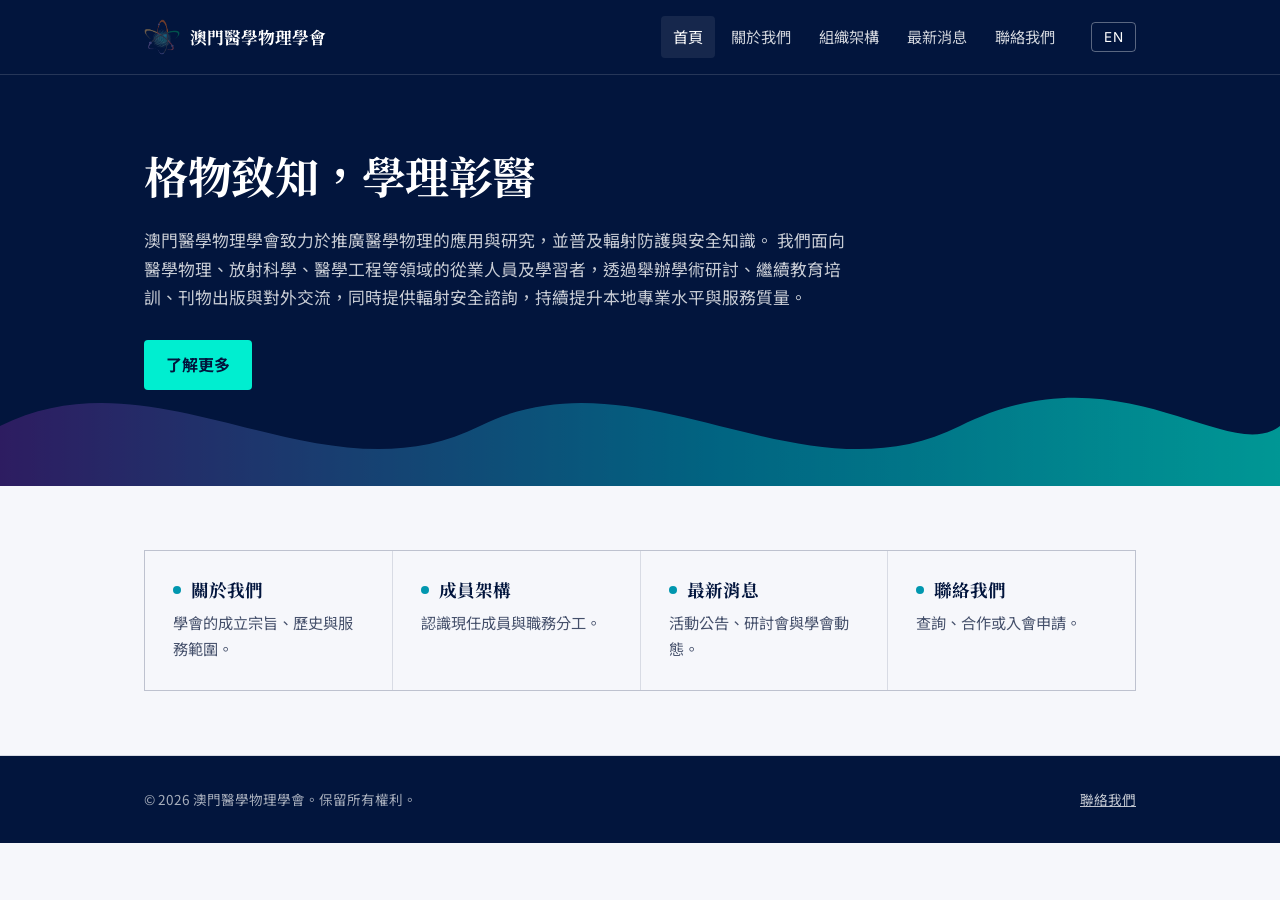
==== index.html @ d9be4cb2 "initial website structure" ====
<!DOCTYPE html>
<html lang="zh-Hant">
<head>
<meta charset="UTF-8">
<meta name="viewport" content="width=device-width, initial-scale=1.0">
<title>澳門醫學物理學會MMPA — 首頁 Home</title>
<meta name="description" content="學會官方網站">
<link rel="preconnect" href="https://fonts.googleapis.com">
<link href="https://fonts.googleapis.com/css2?family=Noto+Serif+TC:wght@600;700&family=Noto+Sans+TC:wght@400;500&family=Space+Grotesk:wght@600;700&family=Inter:wght@400;500&display=swap" rel="stylesheet">
<link rel="stylesheet" href="style.css">
</head>
<body>

<header class="site-header">
  <div class="header-inner">
    <a href="index.html" class="logo">
      <img src="images/logo.png" alt="學會標誌" width="36" height="36">
      <span class="lang-zh">澳門醫學物理學會</span>
      <span class="lang-en">Macau Medical Physics Association</span>
    </a>
    <nav class="main-nav" id="main-nav">
      <a href="index.html" aria-current="page"><span class="lang-zh">首頁</span><span class="lang-en">Home</span></a>
      <a href="about.html"><span class="lang-zh">關於我們</span><span class="lang-en">About</span></a>
      <a href="members.html"><span class="lang-zh">組織架構</span><span class="lang-en">Organization</span></a>
      <a href="news.html"><span class="lang-zh">最新消息</span><span class="lang-en">News</span></a>
      <a href="contact.html"><span class="lang-zh">聯絡我們</span><span class="lang-en">Contact</span></a>
    </nav>
    <button id="lang-toggle" class="lang-toggle" aria-label="Switch language">EN</button>
    <button id="nav-toggle" class="nav-toggle" aria-label="Open menu" aria-expanded="false">☰</button>
  </div>
</header>

<main>
  <section class="hero">
    <svg class="hero-wave" viewBox="0 0 1200 160" preserveAspectRatio="none" aria-hidden="true">
      <path d="M0,100 C150,20 300,180 450,100 C600,20 750,180 900,100 C1050,20 1150,140 1200,100 L1200,160 L0,160 Z"
            fill="url(#waveGradient)"/>
      <defs>
        <linearGradient id="waveGradient" x1="0" y1="0" x2="1" y2="0">
          <stop offset="0%" stop-color="#4B227A"/>
          <stop offset="55%" stop-color="#0197AF"/>
          <stop offset="100%" stop-color="#00EED0"/>
        </linearGradient>
      </defs>
    </svg>
    <div class="hero-inner">
      <h1>
        <span class="lang-zh">格物致知，學理彰醫</span>
        <span class="lang-en">Explore nature to know, master physics to heal</span>
      </h1>
      <p>
        <span class="lang-zh">澳門醫學物理學會致力於推廣醫學物理的應用與研究，並普及輻射防護與安全知識。
          我們面向醫學物理、放射科學、醫學工程等領域的從業人員及學習者，透過舉辦學術研討、繼續教育培訓、刊物出版與對外交流，同時提供輻射安全諮詢，持續提升本地專業水平與服務質量。</span>
        <span class="lang-en">The Macau Medical Physics Association advances research and application in medical physics while furthering public and professional understanding of radiation safety. 
          We serve clinicians, engineers, researchers, and trainees across medical physics, radiology, and allied health fields. 
          Through academic symposia, continuing education, professional publications, cross-border collaborations, and radiation safety consulting, the Association supports high standards of practice throughout Macao.</span>
      </p>
      <a class="cta" href="about.html">
        <span class="lang-zh">了解更多</span>
        <span class="lang-en">Learn more</span>
      </a>
    </div>
  </section>

  <section class="section">
    <div class="wrap">
      <div class="highlights">
        <a class="highlight-card" href="about.html">
          <h3><span class="lang-zh">關於我們</span><span class="lang-en">About us</span></h3>
          <p>
            <span class="lang-zh">學會的成立宗旨、歷史與服務範圍。</span>
            <span class="lang-en">Our mission, history, and scope of work.</span>
          </p>
        </a>
        <a class="highlight-card" href="members.html">
          <h3><span class="lang-zh">成員架構</span><span class="lang-en">Membership Structure</span></h3>
          <p>
            <span class="lang-zh">認識現任成員與職務分工。</span>
            <span class="lang-en">Meet the current members and their roles.</span>
          </p>
        </a>
        <a class="highlight-card" href="news.html">
          <h3><span class="lang-zh">最新消息</span><span class="lang-en">Latest news</span></h3>
          <p>
            <span class="lang-zh">活動公告、研討會與學會動態。</span>
            <span class="lang-en">Events, seminars, and announcements.</span>
          </p>
        </a>
        <a class="highlight-card" href="contact.html">
          <h3><span class="lang-zh">聯絡我們</span><span class="lang-en">Get in touch</span></h3>
          <p>
            <span class="lang-zh">查詢、合作或入會申請。</span>
            <span class="lang-en">Inquiries, partnerships, or membership.</span>
          </p>
        </a>
      </div>
    </div>
  </section>
</main>

<footer class="site-footer">
  <div class="wrap">
    <span><span class="lang-zh">© 2026 澳門醫學物理學會。保留所有權利。</span><span class="lang-en">© 2026 Macau Medical Physics Association. All rights reserved.</span></span>
    <span><a href="contact.html"><span class="lang-zh">聯絡我們</span><span class="lang-en">Contact</span></a></span>
  </div>
</footer>

<script src="script.js"></script>
</body>
</html>
---- style.css ----
/* ============================================================
   學會網站 — 共用樣式表 / Shared stylesheet
   色板 Color tokens: 深空藍 Navy / 紫 Purple / 青 Teal / 薄荷 Mint
   ============================================================ */

:root {
  --navy: #02153D;
  --purple: #4B227A;
  --teal: #0197AF;
  --mint: #00EED0;

  --ink: #0B1324;
  --paper: #F6F7FB;
  --line: rgba(2, 21, 61, 0.12);
  --line-dark: rgba(255, 255, 255, 0.14);

  --font-head-zh: "Noto Serif TC", serif;
  --font-head-en: "Space Grotesk", sans-serif;
  --font-body-zh: "Noto Sans TC", sans-serif;
  --font-body-en: "Inter", sans-serif;

  --radius: 4px;
  --max-width: 1040px;
}

* { box-sizing: border-box; }

html { scroll-behavior: smooth; }

body {
  margin: 0;
  background: var(--paper);
  color: var(--ink);
  font-family: var(--font-body-zh), var(--font-body-en);
  line-height: 1.7;
  -webkit-font-smoothing: antialiased;
}

h1, h2, h3 {
  font-family: var(--font-head-zh), var(--font-head-en);
  font-weight: 700;
  line-height: 1.3;
  margin: 0 0 0.5em;
  color: var(--navy);
}

p { margin: 0 0 1em; }

a { color: var(--teal); }
a:hover { color: var(--purple); }

img { max-width: 100%; display: block; }

/* 語言切換 / Language toggle ------------------------------------ */
/* 預設顯示中文；<html data-lang="en"> 時切換為英文。
   注意：用 data-lang 屬性而非 class，避免跟下方 .lang-zh / .lang-en
   文字用的 class 同名衝突（曾導致 <body> 本身被隱藏、整頁變白屏）。 */
.lang-en { display: none; }
html[data-lang="en"] .lang-en { display: inline; }
html[data-lang="en"] .lang-zh { display: none; }

/* 區塊容器 / Section container ----------------------------------- */
.wrap {
  max-width: var(--max-width);
  margin: 0 auto;
  padding: 0 24px;
}

/* 頁首 / Header --------------------------------------------------- */
.site-header {
  background: var(--navy);
  color: #fff;
  position: sticky;
  top: 0;
  z-index: 50;
  border-bottom: 1px solid var(--line-dark);
}

.header-inner {
  max-width: var(--max-width);
  margin: 0 auto;
  padding: 16px 24px;
  display: flex;
  align-items: center;
  gap: 24px;
}

.logo {
  display: flex;
  align-items: center;
  gap: 10px;
  text-decoration: none;
  color: #fff;
  font-family: var(--font-head-zh), var(--font-head-en);
  font-size: 1.05rem;
  font-weight: 700;
  margin-right: auto;
}

/* <!-- TODO: 學會標誌 Logo 圖片位置。
     建議尺寸 40x40px 左右，例如：
     <img src="logo.png" alt="學會標誌" width="36" height="36">
     放在 .logo 連結內、文字之前 --> */
.logo-mark {
  width: 36px;
  height: 36px;
  border-radius: 50%;
  background: linear-gradient(135deg, var(--purple), var(--teal) 55%, var(--mint));
  flex-shrink: 0;
}

.main-nav {
  display: flex;
  gap: 4px;
}

.main-nav a {
  color: rgba(255,255,255,0.82);
  text-decoration: none;
  font-size: 0.95rem;
  padding: 8px 12px;
  border-radius: var(--radius);
}

.main-nav a:hover,
.main-nav a[aria-current="page"] {
  color: #fff;
  background: rgba(255,255,255,0.08);
}

.lang-toggle {
  background: transparent;
  border: 1px solid rgba(255,255,255,0.35);
  color: #fff;
  border-radius: var(--radius);
  padding: 6px 12px;
  font-size: 0.85rem;
  cursor: pointer;
  font-family: var(--font-body-en);
  letter-spacing: 0.02em;
}
.lang-toggle:hover { border-color: var(--mint); color: var(--mint); }

.nav-toggle {
  display: none;
  background: transparent;
  border: none;
  color: #fff;
  font-size: 1.4rem;
  cursor: pointer;
}

@media (max-width: 760px) {
  .main-nav {
    display: none;
    position: absolute;
    top: 100%;
    left: 0;
    right: 0;
    background: var(--navy);
    flex-direction: column;
    padding: 8px 24px 16px;
    border-bottom: 1px solid var(--line-dark);
  }
  .main-nav.open { display: flex; }
  .nav-toggle { display: block; }
}

/* 英雄區 / Hero ----------------------------------------------------- */
.hero {
  background: var(--navy);
  color: #fff;
  position: relative;
  overflow: hidden;
  padding: 72px 0 96px;
}

.hero-wave {
  position: absolute;
  inset: auto 0 0 0;
  width: 100%;
  height: 160px;
  opacity: 0.6;
}

.hero-inner {
  max-width: var(--max-width);
  margin: 0 auto;
  padding: 0 24px;
  position: relative;
  z-index: 2;
}

.hero h1 {
  color: #fff;
  font-size: clamp(1.8rem, 4vw, 2.75rem);
  max-width: 14em;
  letter-spacing: -0.01em;
}

.hero p {
  color: rgba(255,255,255,0.78);
  max-width: 42em;
  font-size: 1.05rem;
}

.cta {
  display: inline-block;
  margin-top: 12px;
  background: var(--mint);
  color: var(--navy);
  text-decoration: none;
  font-weight: 700;
  padding: 11px 22px;
  border-radius: var(--radius);
}
.cta:hover { background: #fff; color: var(--navy); }

/* 區塊標題 / Section heading ---------------------------------------- */
.section {
  padding: 64px 0;
  border-bottom: 1px solid var(--line);
}

.section-head {
  display: flex;
  align-items: baseline;
  justify-content: space-between;
  gap: 16px;
  margin-bottom: 28px;
  border-left: 3px solid var(--teal);
  padding-left: 14px;
}

.section-head h2 { margin: 0; }

/* 三欄導覽卡 / Highlight links on homepage -------------------------- */
.highlights {
  display: grid;
  grid-template-columns: repeat(auto-fit, minmax(220px, 1fr));
  gap: 1px;
  background: var(--line);
  border: 1px solid var(--line);
}

.highlight-card {
  background: var(--paper);
  padding: 28px;
  text-decoration: none;
  color: var(--ink);
}

.highlight-card h3 {
  color: var(--navy);
  font-size: 1.1rem;
  display: flex;
  align-items: center;
  gap: 10px;
}

.highlight-card h3::before {
  content: "";
  width: 8px;
  height: 8px;
  background: var(--teal);
  border-radius: 50%;
  flex-shrink: 0;
}

.highlight-card:hover h3::before { background: var(--purple); }
.highlight-card p { color: #45506b; font-size: 0.95rem; margin: 0; }

/* 成員卡片 / Member grid --------------------------------------------- */
.member-grid {
  display: grid;
  grid-template-columns: repeat(auto-fit, minmax(200px, 1fr));
  gap: 20px;
}

.member-card {
  border: 1px solid var(--line);
  padding: 20px;
}

.member-photo {
  width: 100%;
  aspect-ratio: 1 / 1;
  background: linear-gradient(135deg, var(--purple), var(--teal));
  margin-bottom: 14px;
  /* <!-- TODO: 成員照片位置。可改用
       <img src="members/xxx.jpg" alt="姓名"> 取代這個 div --> */
}

.member-card h3 { margin-bottom: 2px; font-size: 1rem; }
.member-card .role { color: var(--purple); font-size: 0.88rem; font-weight: 600; margin-bottom: 2px; }
.member-card .profession { color: #6b7490; font-size: 0.82rem; margin-bottom: 0; }

/* 新聞列表 / News list ------------------------------------------------ */
.news-item {
  padding: 20px 0;
  border-bottom: 1px solid var(--line);
}
.news-item:first-child { padding-top: 0; }
.news-date {
  font-family: var(--font-body-en);
  font-size: 0.82rem;
  color: var(--teal);
  letter-spacing: 0.02em;
}
.news-item h3 { margin: 4px 0 6px; font-size: 1.1rem; }

/* 新聞標題連結 / News item as PDF link ------------------------------- */
.news-link {
  text-decoration: none;
  display: block;
}
.news-link h3 {
  color: var(--navy);
  display: inline-flex;
  align-items: center;
  gap: 6px;
}
.news-link h3::after {
  content: "↗";
  font-size: 0.8em;
  color: var(--teal);
}
.news-link:hover h3 {
  color: var(--purple);
}
.news-link:hover h3::after {
  color: var(--purple);
}

/* 聯絡表單 / Contact form ---------------------------------------------- */
.contact-grid {
  display: grid;
  grid-template-columns: 1.1fr 0.9fr;
  gap: 40px;
}
@media (max-width: 760px) {
  .contact-grid { grid-template-columns: 1fr; }
}

.field { margin-bottom: 16px; }
.field label {
  display: block;
  font-size: 0.88rem;
  color: var(--navy);
  margin-bottom: 6px;
  font-weight: 600;
}
.field input,
.field textarea {
  width: 100%;
  border: 1px solid var(--line);
  border-radius: var(--radius);
  padding: 10px 12px;
  font: inherit;
  background: #fff;
}
.field input:focus,
.field textarea:focus {
  outline: 2px solid var(--teal);
  outline-offset: 1px;
}

.submit-btn {
  background: var(--navy);
  color: #fff;
  border: none;
  border-radius: var(--radius);
  padding: 11px 22px;
  font-weight: 700;
  cursor: pointer;
  font-size: 0.95rem;
}
.submit-btn:hover { background: var(--purple); }

.info-block { border-left: 3px solid var(--mint); padding-left: 16px; }
.info-block h3 { font-size: 1rem; margin-bottom: 4px; }
.info-block p { color: #45506b; font-size: 0.95rem; }

/* 頁尾 / Footer --------------------------------------------------------- */
.site-footer {
  background: var(--navy);
  color: rgba(255,255,255,0.65);
  padding: 32px 0;
  font-size: 0.85rem;
}
.site-footer .wrap {
  display: flex;
  justify-content: space-between;
  flex-wrap: wrap;
  gap: 12px;
}
.site-footer a { color: rgba(255,255,255,0.75); }

/* 減少動態效果偏好 / Reduced motion -------------------------------------- */
@media (prefers-reduced-motion: reduce) {
  html { scroll-behavior: auto; }
}

/* 鍵盤可視焦點 / Visible focus ------------------------------------------- */
a:focus-visible,
button:focus-visible,
input:focus-visible,
textarea:focus-visible {
  outline: 2px solid var(--teal);
  outline-offset: 2px;
}
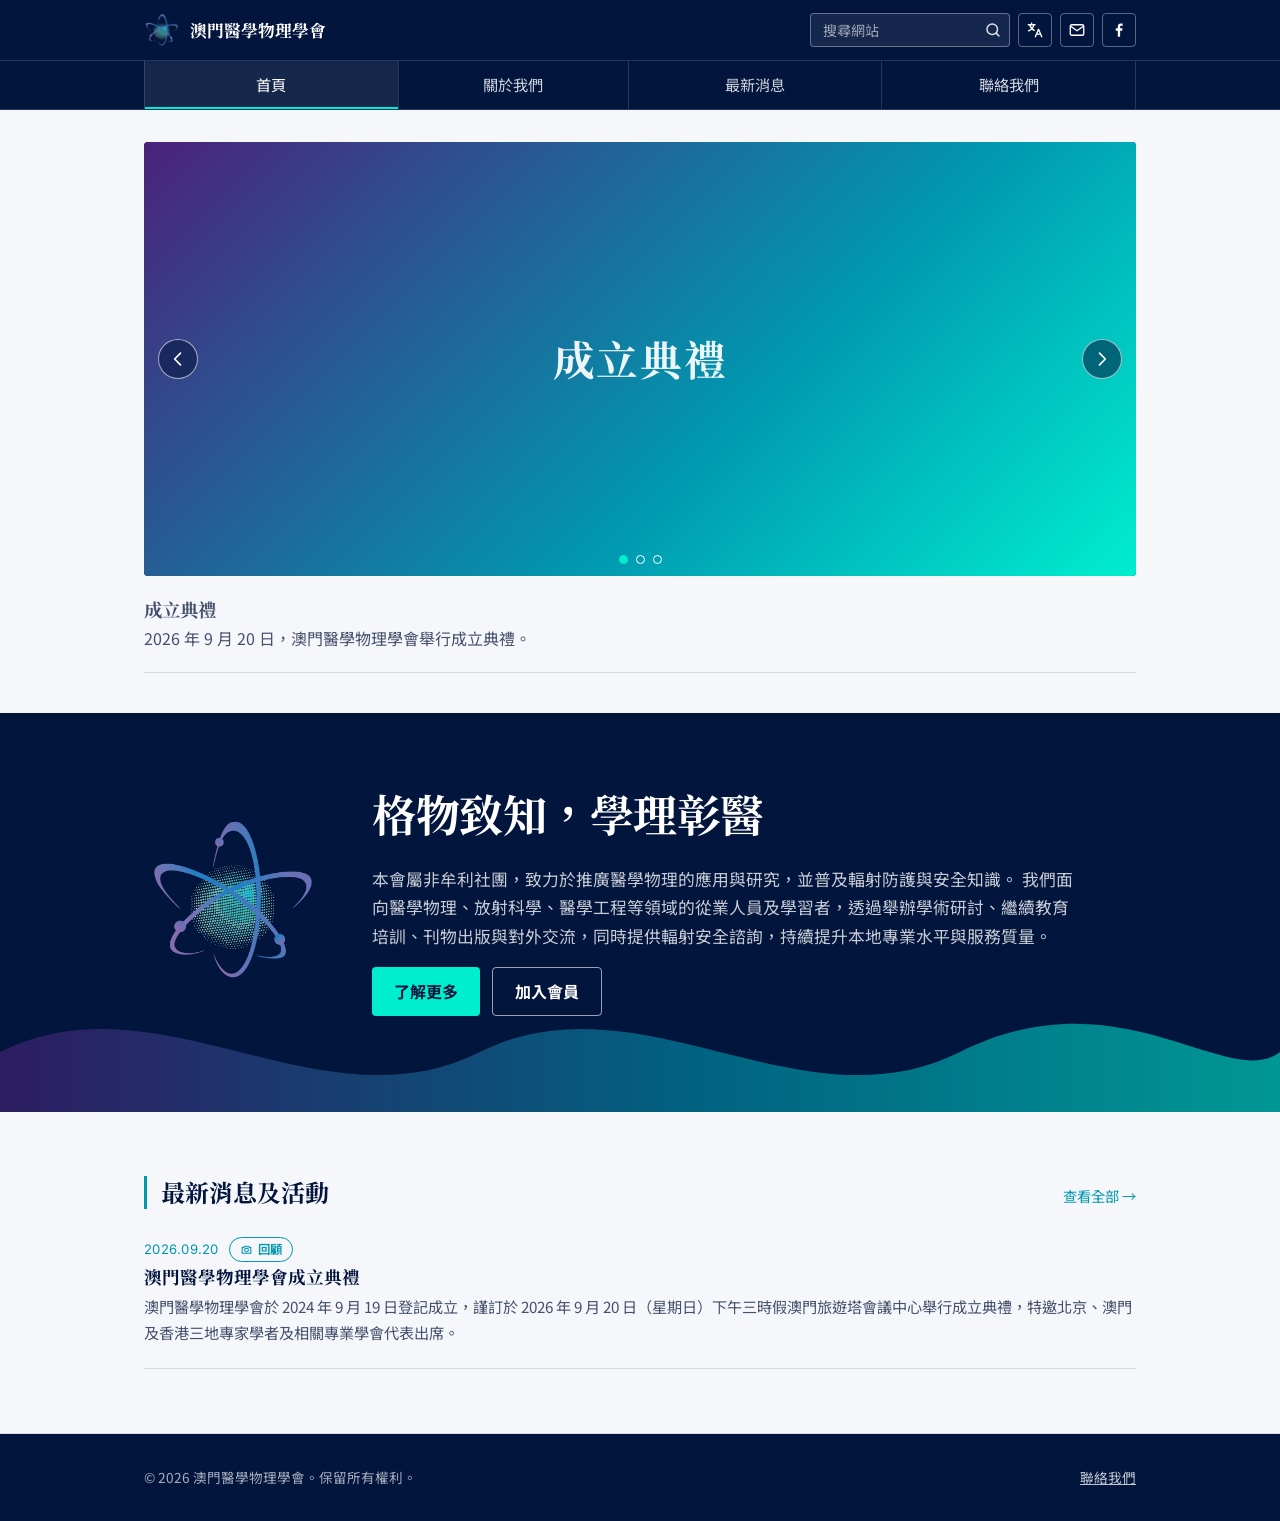
==== commit 14aec07d: "updated layout" ====
--- a/index.html
+++ b/index.html
@@ -4,7 +4,7 @@
 <meta charset="UTF-8">
 <meta name="viewport" content="width=device-width, initial-scale=1.0">
 <title>澳門醫學物理學會MMPA — 首頁 Home</title>
-<meta name="description" content="學會官方網站">
+<meta name="description" content="澳門醫學物理學會官方網站">
 <link rel="preconnect" href="https://fonts.googleapis.com">
 <link href="https://fonts.googleapis.com/css2?family=Noto+Serif+TC:wght@600;700&family=Noto+Sans+TC:wght@400;500&family=Space+Grotesk:wght@600;700&family=Inter:wght@400;500&display=swap" rel="stylesheet">
 <link rel="stylesheet" href="style.css">
@@ -18,19 +18,86 @@
       <span class="lang-zh">澳門醫學物理學會</span>
       <span class="lang-en">Macau Medical Physics Association</span>
     </a>
-    <nav class="main-nav" id="main-nav">
+    <div class="header-tools">
+      <form class="site-search" id="site-search" role="search" autocomplete="off">
+        <input type="search" id="search-input" placeholder="搜尋網站" data-ph-zh="搜尋網站" data-ph-en="Search" aria-label="Search" aria-controls="search-results">
+        <button type="submit" aria-label="Search"><svg viewBox="0 0 24 24" fill="none" stroke="currentColor" stroke-width="2" stroke-linecap="round" stroke-linejoin="round" aria-hidden="true"><circle cx="11" cy="11" r="7"/><path d="M20 20l-3.5-3.5"/></svg></button>
+        <ul class="search-results" id="search-results" hidden></ul>
+      </form>
+      <button type="button" id="lang-toggle" class="icon-btn" aria-label="Switch to English" title="中文 / English"><svg viewBox="0 0 24 24" fill="none" stroke="currentColor" stroke-width="1.8" stroke-linecap="round" stroke-linejoin="round" aria-hidden="true"><path d="M3 5h9M7.5 3v2M5 5c.8 3.4 3 6 6 7.5M10.5 5c-.6 3.2-3 6.4-7 8.2"/><path d="M12.5 21l4.2-10 4.3 10M14 17.5h5.4"/></svg></button>
+      <a class="icon-btn" href="mailto:inquiry.mmpa@gmail.com" aria-label="Email" title="Email"><svg viewBox="0 0 24 24" fill="none" stroke="currentColor" stroke-width="1.8" stroke-linecap="round" stroke-linejoin="round" aria-hidden="true"><rect x="3" y="5" width="18" height="14" rx="2"/><path d="M3.5 7l8.5 6 8.5-6"/></svg></a>
+      <!-- TODO: 把 href="#" 換成學會的 Facebook 專頁網址 -->
+      <a class="icon-btn" href="#" target="_blank" rel="noopener" aria-label="Facebook" title="Facebook"><svg viewBox="0 0 24 24" fill="currentColor" aria-hidden="true"><path d="M13.5 21v-8h2.7l.4-3.2h-3.1V7.8c0-.9.3-1.5 1.6-1.5h1.7V3.4c-.3 0-1.3-.1-2.4-.1-2.4 0-4 1.5-4 4.1v2.4H7.7V13h2.7v8h3.1z"/></svg></a>
+    </div>
+    <button type="button" id="nav-toggle" class="nav-toggle" aria-label="Open menu" aria-expanded="false" aria-controls="main-nav">☰</button>
+  </div>
+  <nav class="main-nav" id="main-nav" aria-label="Main">
+    <div class="nav-inner">
       <a href="index.html" aria-current="page"><span class="lang-zh">首頁</span><span class="lang-en">Home</span></a>
-      <a href="about.html"><span class="lang-zh">關於我們</span><span class="lang-en">About</span></a>
-      <a href="members.html"><span class="lang-zh">組織架構</span><span class="lang-en">Organization</span></a>
+      <div class="nav-item">
+        <a href="about.html"><span class="lang-zh">關於我們</span><span class="lang-en">About</span></a>
+        <div class="subnav">
+          <a href="about.html#intro"><span class="lang-zh">本會簡介</span><span class="lang-en">About the Association</span></a>
+          <a href="about.html#constitution"><span class="lang-zh">章程</span><span class="lang-en">Constitution</span></a>
+          <a href="about.html#structure"><span class="lang-zh">行政架構</span><span class="lang-en">Organization</span></a>
+        </div>
+      </div>
       <a href="news.html"><span class="lang-zh">最新消息</span><span class="lang-en">News</span></a>
       <a href="contact.html"><span class="lang-zh">聯絡我們</span><span class="lang-en">Contact</span></a>
-    </nav>
-    <button id="lang-toggle" class="lang-toggle" aria-label="Switch language">EN</button>
-    <button id="nav-toggle" class="nav-toggle" aria-label="Open menu" aria-expanded="false">☰</button>
-  </div>
+    </div>
+  </nav>
 </header>
 
 <main>
+  <!-- 輪播：換圖請改各 <img src>；每張圖對應下方 .cap 的說明（順序一致）-->
+  <section class="carousel" aria-roledescription="carousel" aria-label="活動照片 Photos">
+    <div class="wrap">
+      <div class="carousel-stage">
+        <div class="slide ph is-active">
+          <span class="ph-label"><span class="lang-zh">成立典禮</span><span class="lang-en">Inauguration</span></span>
+          <img src="images/carousel/opening.jpg" alt="" data-fallback>
+        </div>
+        <div class="slide ph" aria-hidden="true">
+          <span class="ph-label"><span class="lang-zh">講座</span><span class="lang-en">Lecture</span></span>
+          <img src="images/carousel/talk.jpg" alt="" data-fallback>
+        </div>
+        <div class="slide ph" aria-hidden="true">
+          <span class="ph-label"><span class="lang-zh">座談</span><span class="lang-en">Forum</span></span>
+          <img src="images/carousel/forum.jpg" alt="" data-fallback>
+        </div>
+
+        <button type="button" class="carousel-btn carousel-prev" aria-label="Previous"><svg viewBox="0 0 24 24" fill="none" stroke="currentColor" stroke-width="2" stroke-linecap="round" stroke-linejoin="round" aria-hidden="true"><path d="M15 5l-7 7 7 7"/></svg></button>
+        <button type="button" class="carousel-btn carousel-next" aria-label="Next"><svg viewBox="0 0 24 24" fill="none" stroke="currentColor" stroke-width="2" stroke-linecap="round" stroke-linejoin="round" aria-hidden="true"><path d="M9 5l7 7-7 7"/></svg></button>
+        <div class="carousel-dots"></div>
+      </div>
+
+      <div class="carousel-captions">
+        <div class="cap is-active">
+          <p class="cap-title"><span class="lang-zh">成立典禮</span><span class="lang-en">Inauguration ceremony</span></p>
+          <p>
+            <span class="lang-zh">2026 年 9 月 20 日，澳門醫學物理學會舉行成立典禮。</span>
+            <span class="lang-en">The Association's inauguration ceremony was held on 20 September 2026.</span>
+          </p>
+        </div>
+        <div class="cap">
+          <p class="cap-title"><span class="lang-zh">專題講座</span><span class="lang-en">Lectures</span></p>
+          <p>
+            <span class="lang-zh">定期舉辦專題講座與臨床技能工作坊，促進專業交流與持續進修。</span>
+            <span class="lang-en">Regular thematic lectures and clinical skills workshops for professional exchange and continuing education.</span>
+          </p>
+        </div>
+        <div class="cap">
+          <p class="cap-title"><span class="lang-zh">學術座談</span><span class="lang-en">Academic forums</span></p>
+          <p>
+            <span class="lang-zh">舉辦「澳門放射治療及醫學物理論壇」，推動本地及跨地區的學術研討與交流。</span>
+            <span class="lang-en">The Macau Radiotherapy and Medical Physics Forum fosters academic discussion and exchange, locally and across regions.</span>
+          </p>
+        </div>
+      </div>
+    </div>
+  </section>
+
+  <!-- 標誌＋格言 -->
   <section class="hero">
     <svg class="hero-wave" viewBox="0 0 1200 160" preserveAspectRatio="none" aria-hidden="true">
       <path d="M0,100 C150,20 300,180 450,100 C600,20 750,180 900,100 C1050,20 1150,140 1200,100 L1200,160 L0,160 Z"
@@ -43,56 +110,37 @@
         </linearGradient>
       </defs>
     </svg>
-    <div class="hero-inner">
-      <h1>
-        <span class="lang-zh">格物致知，學理彰醫</span>
-        <span class="lang-en">Explore nature to know, master physics to heal</span>
-      </h1>
-      <p>
-        <span class="lang-zh">澳門醫學物理學會致力於推廣醫學物理的應用與研究，並普及輻射防護與安全知識。
-          我們面向醫學物理、放射科學、醫學工程等領域的從業人員及學習者，透過舉辦學術研討、繼續教育培訓、刊物出版與對外交流，同時提供輻射安全諮詢，持續提升本地專業水平與服務質量。</span>
-        <span class="lang-en">The Macau Medical Physics Association advances research and application in medical physics while furthering public and professional understanding of radiation safety. 
-          We serve clinicians, engineers, researchers, and trainees across medical physics, radiology, and allied health fields. 
-          Through academic symposia, continuing education, professional publications, cross-border collaborations, and radiation safety consulting, the Association supports high standards of practice throughout Macao.</span>
-      </p>
-      <a class="cta" href="about.html">
-        <span class="lang-zh">了解更多</span>
-        <span class="lang-en">Learn more</span>
-      </a>
+    <div class="hero-inner hero-grid">
+      <img class="hero-logo" src="images/logo.png" alt="學會標誌" width="180" height="180">
+      <div>
+        <h1>
+          <span class="lang-zh">格物致知，學理彰醫</span>
+          <span class="lang-en">Explore nature to know, master physics to heal</span>
+        </h1>
+        <p>
+          <span class="lang-zh">本會屬非牟利社團，致力於推廣醫學物理的應用與研究，並普及輻射防護與安全知識。
+            我們面向醫學物理、放射科學、醫學工程等領域的從業人員及學習者，透過舉辦學術研討、繼續教育培訓、刊物出版與對外交流，同時提供輻射安全諮詢，持續提升本地專業水平與服務質量。</span>
+          <span class="lang-en">The Macau Medical Physics Association is a non-profit organization that advances research and application in medical physics while furthering public and professional understanding of radiation safety.
+            We serve clinicians, engineers, researchers, and trainees across medical physics, radiology, and allied health fields.
+            Through academic symposia, continuing education, professional publications, cross-border collaborations, and radiation safety consulting, the Association supports high standards of practice throughout Macao.</span>
+        </p>
+        <div class="cta-row">
+          <a class="cta" href="about.html"><span class="lang-zh">了解更多</span><span class="lang-en">Learn more</span></a>
+          <a class="cta cta-outline" href="contact.html?topic=join"><span class="lang-zh">加入會員</span><span class="lang-en">Join us</span></a>
+        </div>
+      </div>
     </div>
   </section>
 
+  <!-- 最新消息及活動：資料來自 news-data.js，顯示最新 3 則 -->
   <section class="section">
     <div class="wrap">
-      <div class="highlights">
-        <a class="highlight-card" href="about.html">
-          <h3><span class="lang-zh">關於我們</span><span class="lang-en">About us</span></h3>
-          <p>
-            <span class="lang-zh">學會的成立宗旨、歷史與服務範圍。</span>
-            <span class="lang-en">Our mission, history, and scope of work.</span>
-          </p>
-        </a>
-        <a class="highlight-card" href="members.html">
-          <h3><span class="lang-zh">成員架構</span><span class="lang-en">Membership Structure</span></h3>
-          <p>
-            <span class="lang-zh">認識現任成員與職務分工。</span>
-            <span class="lang-en">Meet the current members and their roles.</span>
-          </p>
-        </a>
-        <a class="highlight-card" href="news.html">
-          <h3><span class="lang-zh">最新消息</span><span class="lang-en">Latest news</span></h3>
-          <p>
-            <span class="lang-zh">活動公告、研討會與學會動態。</span>
-            <span class="lang-en">Events, seminars, and announcements.</span>
-          </p>
-        </a>
-        <a class="highlight-card" href="contact.html">
-          <h3><span class="lang-zh">聯絡我們</span><span class="lang-en">Get in touch</span></h3>
-          <p>
-            <span class="lang-zh">查詢、合作或入會申請。</span>
-            <span class="lang-en">Inquiries, partnerships, or membership.</span>
-          </p>
-        </a>
+      <div class="section-head">
+        <h2><span class="lang-zh">最新消息及活動</span><span class="lang-en">News &amp; events</span></h2>
+        <a class="more-link" href="news.html"><span class="lang-zh">查看全部 →</span><span class="lang-en">View all →</span></a>
+      </div>
+      <div id="home-news" data-limit="3">
+        <noscript><p><a href="news.html">最新消息 / News →</a></p></noscript>
       </div>
     </div>
   </section>
@@ -105,6 +153,7 @@
   </div>
 </footer>
 
+<script src="news-data.js"></script>
 <script src="script.js"></script>
 </body>
 </html>
--- a/style.css
+++ b/style.css
@@ -51,13 +51,21 @@
 
 img { max-width: 100%; display: block; }
 
+/* 讓 hidden 屬性永遠生效（img、列表等會被其他 display 規則蓋掉） */
+[hidden] { display: none !important; }
+
 /* 語言切換 / Language toggle ------------------------------------ */
 /* 預設顯示中文；<html data-lang="en"> 時切換為英文。
    注意：用 data-lang 屬性而非 class，避免跟下方 .lang-zh / .lang-en
-   文字用的 class 同名衝突（曾導致 <body> 本身被隱藏、整頁變白屏）。 */
+   文字用的 class 同名衝突（曾導致 <body> 本身被隱藏、整頁變白屏）。
+   行內文字用 <span class="lang-xx">；整段（含 <p>、<ol>）用 <div class="lang-xx">。 */
 .lang-en { display: none; }
 html[data-lang="en"] .lang-en { display: inline; }
 html[data-lang="en"] .lang-zh { display: none; }
+html[data-lang="en"] div.lang-en,
+html[data-lang="en"] ol.lang-en,
+html[data-lang="en"] ul.lang-en,
+html[data-lang="en"] p.lang-en { display: block; }
 
 /* 區塊容器 / Section container ----------------------------------- */
 .wrap {
@@ -66,7 +74,7 @@
   padding: 0 24px;
 }
 
-/* 頁首 / Header --------------------------------------------------- */
+/* 頁首 / Header（兩列：標誌＋工具列／主選單）-------------------------- */
 .site-header {
   background: var(--navy);
   color: #fff;
@@ -79,10 +87,10 @@
 .header-inner {
   max-width: var(--max-width);
   margin: 0 auto;
-  padding: 16px 24px;
+  padding: 12px 24px;
   display: flex;
   align-items: center;
-  gap: 24px;
+  gap: 16px;
 }
 
 .logo {
@@ -96,50 +104,155 @@
   font-weight: 700;
   margin-right: auto;
 }
-
-/* <!-- TODO: 學會標誌 Logo 圖片位置。
-     建議尺寸 40x40px 左右，例如：
-     <img src="logo.png" alt="學會標誌" width="36" height="36">
-     放在 .logo 連結內、文字之前 --> */
-.logo-mark {
-  width: 36px;
-  height: 36px;
-  border-radius: 50%;
-  background: linear-gradient(135deg, var(--purple), var(--teal) 55%, var(--mint));
-  flex-shrink: 0;
-}
-
-.main-nav {
-  display: flex;
-  gap: 4px;
-}
-
-.main-nav a {
-  color: rgba(255,255,255,0.82);
-  text-decoration: none;
-  font-size: 0.95rem;
-  padding: 8px 12px;
-  border-radius: var(--radius);
-}
-
-.main-nav a:hover,
-.main-nav a[aria-current="page"] {
-  color: #fff;
+.logo:hover { color: #fff; }
+.logo img { width: 36px; height: 36px; object-fit: contain; flex-shrink: 0; }
+
+/* 工具列：搜尋、語言、郵件、Facebook */
+.header-tools {
+  display: flex;
+  align-items: center;
+  gap: 8px;
+}
+
+.site-search { position: relative; display: flex; align-items: center; }
+.site-search input {
+  width: 200px;
+  height: 34px;
+  padding: 0 38px 0 12px;
   background: rgba(255,255,255,0.08);
-}
-
-.lang-toggle {
+  border: 1px solid rgba(255,255,255,0.35);
+  border-radius: var(--radius);
+  color: #fff;
+  font: inherit;
+  font-size: 0.88rem;
+}
+.site-search input::placeholder { color: rgba(255,255,255,0.6); }
+.site-search input:focus { outline: none; border-color: var(--mint); }
+.site-search input::-webkit-search-cancel-button { display: none; }
+.site-search button {
+  position: absolute;
+  right: 0;
+  top: 0;
+  width: 34px;
+  height: 34px;
+  display: grid;
+  place-items: center;
+  background: transparent;
+  border: none;
+  color: rgba(255,255,255,0.85);
+  cursor: pointer;
+}
+.site-search button:hover { color: var(--mint); }
+.site-search svg { width: 18px; height: 18px; }
+
+.icon-btn {
+  width: 34px;
+  height: 34px;
+  display: grid;
+  place-items: center;
   background: transparent;
   border: 1px solid rgba(255,255,255,0.35);
-  color: #fff;
-  border-radius: var(--radius);
-  padding: 6px 12px;
-  font-size: 0.85rem;
+  border-radius: var(--radius);
+  color: #fff;
   cursor: pointer;
-  font-family: var(--font-body-en);
-  letter-spacing: 0.02em;
-}
-.lang-toggle:hover { border-color: var(--mint); color: var(--mint); }
+  text-decoration: none;
+  padding: 0;
+}
+.icon-btn:hover { border-color: var(--mint); color: var(--mint); }
+.icon-btn svg { width: 18px; height: 18px; }
+
+.search-results {
+  position: absolute;
+  top: calc(100% + 6px);
+  right: 0;
+  width: min(320px, 90vw);
+  margin: 0;
+  padding: 6px;
+  list-style: none;
+  background: #fff;
+  color: var(--ink);
+  border-radius: var(--radius);
+  box-shadow: 0 10px 30px rgba(2, 21, 61, 0.25);
+  z-index: 60;
+}
+.search-results a {
+  display: block;
+  padding: 8px 10px;
+  color: var(--navy);
+  text-decoration: none;
+  border-radius: var(--radius);
+  font-size: 0.92rem;
+}
+.search-results a:hover,
+.search-results a:focus { background: var(--paper); color: var(--purple); }
+.search-results small { display: block; color: #6b7490; font-size: 0.78rem; }
+.search-results .empty { padding: 8px 10px; color: #6b7490; font-size: 0.9rem; }
+
+/* 主選單（第二列，項目之間有分隔線） */
+.main-nav { border-top: 1px solid var(--line-dark); }
+
+.nav-inner {
+  max-width: var(--max-width);
+  margin: 0 auto;
+  padding: 0 24px;
+  display: flex;
+}
+
+.nav-inner > a,
+.nav-item {
+  flex: 1;
+  border-left: 1px solid var(--line-dark);
+}
+.nav-inner > :last-child { border-right: 1px solid var(--line-dark); }
+
+.nav-inner > a,
+.nav-item > a {
+  display: block;
+  text-align: center;
+  color: rgba(255,255,255,0.82);
+  text-decoration: none;
+  font-size: 0.95rem;
+  padding: 11px 12px;
+}
+.nav-item { position: relative; display: flex; }
+.nav-item > a { flex: 1; }
+
+.nav-inner > a:hover,
+.nav-item:hover > a,
+.nav-item:focus-within > a,
+.nav-inner > a[aria-current="page"],
+.nav-item > a[aria-current="page"] {
+  color: #fff;
+  background: rgba(255,255,255,0.08);
+}
+.nav-inner > a[aria-current="page"],
+.nav-item > a[aria-current="page"] { box-shadow: inset 0 -2px 0 var(--mint); }
+
+/* 下拉選單（滑鼠移上去或鍵盤聚焦時展開；手機版直接攤開）*/
+.subnav {
+  display: none;
+  position: absolute;
+  top: 100%;
+  left: -1px;
+  right: -1px;
+  background: var(--navy);
+  border: 1px solid var(--line-dark);
+  border-top: 2px solid var(--mint);
+  box-shadow: 0 10px 24px rgba(2, 21, 61, 0.35);
+  z-index: 55;
+}
+.nav-item:hover .subnav,
+.nav-item:focus-within .subnav { display: block; }
+.subnav a {
+  display: block;
+  padding: 10px 16px;
+  color: rgba(255,255,255,0.85);
+  text-decoration: none;
+  font-size: 0.92rem;
+  text-align: left;
+}
+.subnav a:hover,
+.subnav a:focus-visible { background: rgba(255,255,255,0.08); color: var(--mint); }
 
 .nav-toggle {
   display: none;
@@ -151,22 +264,152 @@
 }
 
 @media (max-width: 760px) {
-  .main-nav {
-    display: none;
-    position: absolute;
-    top: 100%;
-    left: 0;
-    right: 0;
-    background: var(--navy);
-    flex-direction: column;
-    padding: 8px 24px 16px;
-    border-bottom: 1px solid var(--line-dark);
+  .header-inner { flex-wrap: wrap; }
+  .logo { flex: 1; margin-right: 0; min-width: 0; font-size: 0.98rem; }
+  .nav-toggle { display: block; order: 2; }
+  .header-tools { order: 3; width: 100%; }
+  .site-search { flex: 1; }
+  .site-search input { width: 100%; }
+  .search-results { left: 0; right: auto; width: 100%; }
+
+  .main-nav { display: none; }
+  .main-nav.open { display: block; }
+  .nav-inner { flex-direction: column; padding: 0 24px 8px; }
+  .nav-inner > a,
+  .nav-item {
+    border-left: none;
+    border-top: 1px solid var(--line-dark);
   }
-  .main-nav.open { display: flex; }
-  .nav-toggle { display: block; }
-}
-
-/* 英雄區 / Hero ----------------------------------------------------- */
+  .nav-inner > :last-child { border-right: none; }
+  .nav-inner > a,
+  .nav-item > a { text-align: left; }
+  .nav-item { flex-direction: column; }
+  .subnav {
+    display: block;
+    position: static;
+    background: transparent;
+    border: none;
+    box-shadow: none;
+    padding: 0 0 6px 16px;
+  }
+  .subnav a { padding: 6px 12px; font-size: 0.88rem; color: rgba(255,255,255,0.7); }
+}
+
+/* 圖片佔位 / Image placeholder ------------------------------------
+   圖片載入失敗（或還沒放入）時，顯示漸層底色＋文字標籤。 */
+.ph {
+  position: relative;
+  display: grid;
+  place-items: center;
+  overflow: hidden;
+  background: linear-gradient(135deg, var(--purple), var(--teal) 60%, var(--mint));
+  color: rgba(255,255,255,0.92);
+}
+.ph-label {
+  font-family: var(--font-head-zh), var(--font-head-en);
+  font-weight: 700;
+  font-size: 1.05rem;
+  letter-spacing: 0.04em;
+  text-align: center;
+  padding: 0 12px;
+}
+.ph > img {
+  position: absolute;
+  inset: 0;
+  width: 100%;
+  height: 100%;
+  object-fit: cover;
+}
+.ph--card { aspect-ratio: 4 / 3; }
+.ph--poster { aspect-ratio: 3 / 4; }
+.ph--poster > img { object-fit: contain; background: #fff; }
+.ph--group { aspect-ratio: 16 / 6; border-radius: 12px; margin-bottom: 32px; }
+@media (max-width: 560px) {
+  .ph--group { aspect-ratio: 4 / 3; }
+}
+
+/* 首頁輪播 / Carousel ------------------------------------------------ */
+.carousel { padding: 32px 0 40px; }
+
+.carousel-stage {
+  position: relative;
+  aspect-ratio: 16 / 7;
+  border-radius: var(--radius);
+  overflow: hidden;
+  background: var(--navy);
+}
+@media (max-width: 760px) {
+  .carousel-stage { aspect-ratio: 4 / 3; }
+}
+
+.slide {
+  position: absolute;
+  inset: 0;
+  opacity: 0;
+  transition: opacity 0.6s ease;
+  pointer-events: none;
+}
+.slide.is-active { opacity: 1; pointer-events: auto; }
+.slide .ph-label { font-size: clamp(1.6rem, 4vw, 2.6rem); }
+
+.carousel-btn {
+  position: absolute;
+  top: 50%;
+  transform: translateY(-50%);
+  width: 40px;
+  height: 40px;
+  padding: 0;
+  display: grid;
+  place-items: center;
+  border-radius: 50%;
+  border: 1px solid rgba(255,255,255,0.6);
+  background: rgba(2, 21, 61, 0.55);
+  color: #fff;
+  cursor: pointer;
+  z-index: 2;
+}
+.carousel-btn:hover { background: var(--mint); border-color: var(--mint); color: var(--navy); }
+.carousel-btn svg { width: 20px; height: 20px; }
+.carousel-prev { left: 14px; }
+.carousel-next { right: 14px; }
+
+.carousel-dots {
+  position: absolute;
+  left: 0;
+  right: 0;
+  bottom: 12px;
+  display: flex;
+  justify-content: center;
+  gap: 8px;
+  z-index: 2;
+}
+.carousel-dots button {
+  width: 9px;
+  height: 9px;
+  padding: 0;
+  border-radius: 50%;
+  border: 1px solid #fff;
+  background: transparent;
+  cursor: pointer;
+}
+.carousel-dots button.is-active { background: var(--mint); border-color: var(--mint); }
+
+html:not(.js) .carousel-btn,
+html:not(.js) .carousel-dots { display: none; }
+
+.carousel-captions { border-bottom: 1px solid var(--line); padding: 18px 0 20px; }
+.cap { display: none; }
+.cap.is-active { display: block; }
+.cap-title {
+  font-family: var(--font-head-zh), var(--font-head-en);
+  font-weight: 700;
+  font-size: 1.15rem;
+  color: var(--navy);
+  margin: 0 0 4px;
+}
+.cap p { margin: 0; color: #45506b; }
+
+/* 英雄區（標誌＋格言）/ Hero ------------------------------------------ */
 .hero {
   background: var(--navy);
   color: #fff;
@@ -191,6 +434,28 @@
   z-index: 2;
 }
 
+.hero-grid {
+  display: grid;
+  grid-template-columns: 180px 1fr;
+  gap: 48px;
+  align-items: center;
+}
+.hero-logo { width: 180px; height: 180px; object-fit: contain; }
+@media (max-width: 760px) {
+  .hero { padding: 48px 0 80px; }
+  .hero-grid { grid-template-columns: 1fr; gap: 24px; }
+  .hero-logo { width: 110px; height: 110px; }
+}
+
+.hero .kicker {
+  font-family: var(--font-body-en), var(--font-body-zh);
+  text-transform: uppercase;
+  letter-spacing: 0.14em;
+  font-size: 0.8rem;
+  color: var(--mint);
+  margin: 0 0 8px;
+}
+
 .hero h1 {
   color: #fff;
   font-size: clamp(1.8rem, 4vw, 2.75rem);
@@ -203,6 +468,8 @@
   max-width: 42em;
   font-size: 1.05rem;
 }
+
+.cta-row { display: flex; gap: 12px; flex-wrap: wrap; margin-top: 12px; }
 
 .cta {
   display: inline-block;
@@ -215,6 +482,15 @@
   border-radius: var(--radius);
 }
 .cta:hover { background: #fff; color: var(--navy); }
+.cta-row .cta { margin-top: 0; }
+
+.cta-outline {
+  background: transparent;
+  color: #fff;
+  border: 1px solid rgba(255,255,255,0.6);
+  padding: 10px 22px;
+}
+.cta-outline:hover { background: #fff; color: var(--navy); }
 
 /* 區塊標題 / Section heading ---------------------------------------- */
 .section {
@@ -233,42 +509,44 @@
 }
 
 .section-head h2 { margin: 0; }
-
-/* 三欄導覽卡 / Highlight links on homepage -------------------------- */
-.highlights {
-  display: grid;
-  grid-template-columns: repeat(auto-fit, minmax(220px, 1fr));
-  gap: 1px;
-  background: var(--line);
-  border: 1px solid var(--line);
-}
-
-.highlight-card {
-  background: var(--paper);
-  padding: 28px;
-  text-decoration: none;
-  color: var(--ink);
-}
-
-.highlight-card h3 {
-  color: var(--navy);
-  font-size: 1.1rem;
-  display: flex;
-  align-items: center;
-  gap: 10px;
-}
-
-.highlight-card h3::before {
-  content: "";
-  width: 8px;
-  height: 8px;
-  background: var(--teal);
-  border-radius: 50%;
-  flex-shrink: 0;
-}
-
-.highlight-card:hover h3::before { background: var(--purple); }
-.highlight-card p { color: #45506b; font-size: 0.95rem; margin: 0; }
+.section-head .more-link { font-size: 0.9rem; text-decoration: none; white-space: nowrap; }
+
+/* 小標題（關於我們各段落、活動資訊）*/
+.sub-head {
+  border-left: 3px solid var(--teal);
+  padding-left: 12px;
+  margin: 40px 0 14px;
+}
+.sub-head:first-child { margin-top: 0; }
+.sub-head h3 { margin: 0; font-size: 1.2rem; }
+
+.prose ol,
+.prose ul { padding-left: 1.4em; margin: 0 0 1em; }
+.prose li { margin-bottom: 0.55em; }
+
+/* 關於我們：分頁籤 / Tabs --------------------------------------------- */
+.tabs {
+  display: flex;
+  flex-wrap: wrap;
+  border-bottom: 1px solid var(--line);
+  margin-bottom: 28px;
+  scroll-margin-top: 120px;
+}
+.tab {
+  padding: 10px 22px;
+  margin-bottom: -1px;
+  color: #45506b;
+  font-weight: 600;
+  text-decoration: none;
+  border-bottom: 3px solid transparent;
+}
+.tab + .tab { box-shadow: inset 1px 0 0 var(--line); }
+.tab:hover { color: var(--purple); }
+.tab[aria-selected="true"] { color: var(--navy); border-bottom-color: var(--teal); }
+
+.org-intro { margin-bottom: 8px; }
+.group-head { margin: 36px 0 18px; }
+.group-head h3 { margin: 0; font-size: 1.15rem; }
 
 /* 成員卡片 / Member grid --------------------------------------------- */
 .member-grid {
@@ -282,13 +560,28 @@
   padding: 20px;
 }
 
+.member-card img {
+  width: 100%;
+  aspect-ratio: 1 / 1.2;
+  object-fit: cover;
+  object-position: center top;
+  background: #e9ecf3;
+  margin-bottom: 14px;
+}
+
+.member-card--advisor {
+  background: #fff;
+  border-color: var(--teal);
+  border-top-width: 3px;
+  box-shadow: 0 6px 18px rgba(2, 21, 61, 0.08);
+}
+.member-card--advisor .role { color: var(--teal); }
+
 .member-photo {
   width: 100%;
-  aspect-ratio: 1 / 1;
+  aspect-ratio: 1 / 1.2;
   background: linear-gradient(135deg, var(--purple), var(--teal));
   margin-bottom: 14px;
-  /* <!-- TODO: 成員照片位置。可改用
-       <img src="members/xxx.jpg" alt="姓名"> 取代這個 div --> */
 }
 
 .member-card h3 { margin-bottom: 2px; font-size: 1rem; }
@@ -297,10 +590,19 @@
 
 /* 新聞列表 / News list ------------------------------------------------ */
 .news-item {
-  padding: 20px 0;
+  display: grid;
+  grid-template-columns: 1fr;
+  gap: 20px;
+  padding: 22px 0;
   border-bottom: 1px solid var(--line);
 }
+.news-item.has-thumb { grid-template-columns: 1fr 200px; }
 .news-item:first-child { padding-top: 0; }
+@media (max-width: 560px) {
+  .news-item.has-thumb { grid-template-columns: 1fr; }
+  .news-item .news-thumb { order: -1; }
+}
+
 .news-date {
   font-family: var(--font-body-en);
   font-size: 0.82rem;
@@ -308,39 +610,209 @@
   letter-spacing: 0.02em;
 }
 .news-item h3 { margin: 4px 0 6px; font-size: 1.1rem; }
-
-/* 新聞標題連結 / News item as PDF link ------------------------------- */
-.news-link {
-  text-decoration: none;
-  display: block;
-}
-.news-link h3 {
-  color: var(--navy);
+.news-item p { margin: 0; color: #45506b; font-size: 0.95rem; }
+
+.news-link { text-decoration: none; display: block; }
+.news-link h3 { color: var(--navy); }
+.news-link:hover h3 { color: var(--purple); }
+
+.news-meta { display: flex; align-items: center; flex-wrap: wrap; gap: 10px; }
+
+/* 「回顧」標籤：已結束的活動才會出現，連到該活動頁的相冊 */
+.review-tag {
   display: inline-flex;
   align-items: center;
+  gap: 5px;
+  padding: 4px 10px;
+  border: 1px solid var(--teal);
+  border-radius: 999px;
+  color: var(--teal);
+  font-size: 0.78rem;
+  font-weight: 600;
+  line-height: 1.2;
+  text-decoration: none;
+}
+.review-tag svg { width: 13px; height: 13px; }
+.review-tag:hover { background: var(--teal); color: #fff; }
+
+.news-thumb {
+  align-self: start;
+  border: 1px solid var(--line);
+  border-radius: var(--radius);
+}
+.news-thumb > img { object-position: center top; }
+
+/* 分頁器 / Pagination ------------------------------------------------- */
+.pager {
+  display: flex;
+  flex-wrap: wrap;
+  justify-content: center;
   gap: 6px;
-}
-.news-link h3::after {
-  content: "↗";
-  font-size: 0.8em;
-  color: var(--teal);
-}
-.news-link:hover h3 {
-  color: var(--purple);
-}
-.news-link:hover h3::after {
-  color: var(--purple);
-}
-
-/* 聯絡表單 / Contact form ---------------------------------------------- */
+  margin-top: 32px;
+}
+.pager > a,
+.pager > span {
+  min-width: 38px;
+  height: 38px;
+  padding: 0 10px;
+  display: inline-flex;
+  align-items: center;
+  justify-content: center;
+  border: 1px solid var(--line);
+  border-radius: var(--radius);
+  background: #fff;
+  color: var(--navy);
+  text-decoration: none;
+  font-family: var(--font-body-en), var(--font-body-zh);
+  font-size: 0.9rem;
+}
+.pager > a:hover { border-color: var(--teal); color: var(--teal); }
+.pager > .is-current { background: var(--navy); border-color: var(--navy); color: #fff; }
+.pager > .is-disabled { opacity: 0.4; }
+.pager > .gap { border-color: transparent; background: transparent; min-width: 20px; padding: 0; }
+.pager-info { text-align: center; color: #6b7490; font-size: 0.85rem; margin: 12px 0 0; }
+
+/* 活動詳情頁 / News detail ---------------------------------------------- */
+.back-link { margin-bottom: 20px; font-size: 0.92rem; }
+
+.detail-head { text-align: center; margin-bottom: 28px; }
+.detail-head h1 { font-size: clamp(1.5rem, 3.4vw, 2.1rem); margin-bottom: 6px; }
+.detail-head .news-date { font-size: 0.9rem; }
+
+.detail-media {
+  display: grid;
+  grid-template-columns: repeat(2, minmax(0, 1fr));
+  gap: 24px;
+  max-width: 760px;
+  margin: 0 auto 36px;
+}
+.detail-media .ph { border: 1px solid var(--line); border-radius: var(--radius); }
+@media (max-width: 560px) {
+  .detail-media { grid-template-columns: 1fr; }
+}
+
+.info-list { list-style: none; padding: 0; margin: 0 0 1em; }
+.info-list li { padding: 8px 0; border-bottom: 1px solid var(--line); }
+.info-list li::before { content: "›"; color: var(--teal); font-weight: 700; margin-right: 10px; }
+.info-list strong { color: var(--navy); margin-right: 6px; }
+
+.btn {
+  display: inline-block;
+  background: var(--navy);
+  color: #fff;
+  text-decoration: none;
+  border-radius: var(--radius);
+  padding: 11px 22px;
+  font-weight: 700;
+  font-size: 0.95rem;
+}
+.btn:hover { background: var(--purple); color: #fff; }
+
+.detail-review { margin: 10px 0 0; }
+.detail-review .review-tag { font-size: 0.85rem; padding: 6px 14px; }
+
+/* 活動相冊與燈箱 / Album & lightbox ------------------------------------- */
+#album { scroll-margin-top: 120px; }
+.album-note { color: #6b7490; font-size: 0.9rem; margin-bottom: 16px; }
+
+.album {
+  display: grid;
+  grid-template-columns: repeat(auto-fill, minmax(200px, 1fr));
+  gap: 12px;
+}
+.album .ph { border: 1px solid var(--line); border-radius: var(--radius); }
+.album .ph > img { transition: transform 0.25s ease; }
+.album a:hover > img { transform: scale(1.04); }
+a.ph { text-decoration: none; }
+a.ph:hover { color: rgba(255,255,255,0.92); }
+.album a.img-missing { cursor: default; }
+
+.lightbox {
+  position: fixed;
+  inset: 0;
+  z-index: 100;
+  display: flex;
+  align-items: center;
+  justify-content: center;
+  background: rgba(2, 21, 61, 0.94);
+}
+.lb-figure { margin: 0; text-align: center; max-width: min(92vw, 1100px); }
+.lb-figure img {
+  max-width: 100%;
+  max-height: 80vh;
+  margin: 0 auto;
+  object-fit: contain;
+  border-radius: var(--radius);
+}
+.lb-count {
+  margin-top: 10px;
+  color: rgba(255,255,255,0.75);
+  font-family: var(--font-body-en), var(--font-body-zh);
+  font-size: 0.85rem;
+}
+.lb-btn {
+  position: absolute;
+  top: 50%;
+  transform: translateY(-50%);
+  width: 44px;
+  height: 44px;
+  padding: 0;
+  display: grid;
+  place-items: center;
+  border-radius: 50%;
+  border: 1px solid rgba(255,255,255,0.5);
+  background: rgba(255,255,255,0.08);
+  color: #fff;
+  font-size: 1.7rem;
+  line-height: 1;
+  cursor: pointer;
+}
+.lb-btn:hover { background: var(--mint); border-color: var(--mint); color: var(--navy); }
+.lb-btn:focus-visible { outline: 2px solid var(--mint); outline-offset: 2px; }
+.lb-prev { left: 16px; }
+.lb-next { right: 16px; }
+.lb-close { top: 20px; right: 20px; transform: none; }
+@media (max-width: 560px) {
+  .lb-prev, .lb-next { top: auto; bottom: 18px; transform: none; }
+  .lb-prev { left: calc(50% - 56px); }
+  .lb-next { right: calc(50% - 56px); }
+}
+body.no-scroll { overflow: hidden; }
+
+/* 聯絡頁 / Contact ------------------------------------------------------ */
 .contact-grid {
   display: grid;
-  grid-template-columns: 1.1fr 0.9fr;
-  gap: 40px;
+  grid-template-columns: 1fr 1fr;
+  gap: 48px;
+  align-items: start;
 }
 @media (max-width: 760px) {
-  .contact-grid { grid-template-columns: 1fr; }
-}
+  .contact-grid { grid-template-columns: 1fr; gap: 32px; }
+}
+
+.contact-brand { display: flex; align-items: center; gap: 14px; margin-bottom: 28px; }
+.contact-logo {
+  width: 400px;
+  height: 130px;
+  padding: 8px;
+  flex-shrink: 0;
+  border-radius: var(--radius);
+}
+.contact-logo img { width: 100%; height: 100%; object-fit: contain; }
+.contact-brand strong {
+  display: block;
+  font-family: var(--font-head-en), var(--font-head-zh);
+  font-size: 1.25rem;
+  color: var(--navy);
+  line-height: 1.2;
+}
+.contact-brand span { color: #45506b; font-size: 0.95rem; }
+
+.contact-row { display: flex; gap: 14px; align-items: flex-start; margin-bottom: 18px; }
+.contact-row > svg { width: 22px; height: 22px; flex-shrink: 0; margin-top: 3px; color: var(--teal); }
+.contact-row h3 { font-size: 1rem; margin-bottom: 2px; }
+.contact-row p,
+.contact-row ul { margin: 0; padding: 0; list-style: none; color: #45506b; }
 
 .field { margin-bottom: 16px; }
 .field label {
@@ -359,6 +831,7 @@
   font: inherit;
   background: #fff;
 }
+.field textarea { resize: vertical; min-height: 150px; }
 .field input:focus,
 .field textarea:focus {
   outline: 2px solid var(--teal);
@@ -376,6 +849,8 @@
   font-size: 0.95rem;
 }
 .submit-btn:hover { background: var(--purple); }
+
+.form-note { color: #6b7490; font-size: 0.85rem; margin: 12px 0 0; }
 
 .info-block { border-left: 3px solid var(--mint); padding-left: 16px; }
 .info-block h3 { font-size: 1rem; margin-bottom: 4px; }
@@ -399,6 +874,7 @@
 /* 減少動態效果偏好 / Reduced motion -------------------------------------- */
 @media (prefers-reduced-motion: reduce) {
   html { scroll-behavior: auto; }
+  .slide { transition: none; }
 }
 
 /* 鍵盤可視焦點 / Visible focus ------------------------------------------- */
@@ -408,4 +884,10 @@
 textarea:focus-visible {
   outline: 2px solid var(--teal);
   outline-offset: 2px;
-}+}
+.site-header a:focus-visible,
+.site-header button:focus-visible,
+.hero a:focus-visible,
+.carousel-btn:focus-visible {
+  outline-color: var(--mint);
+}
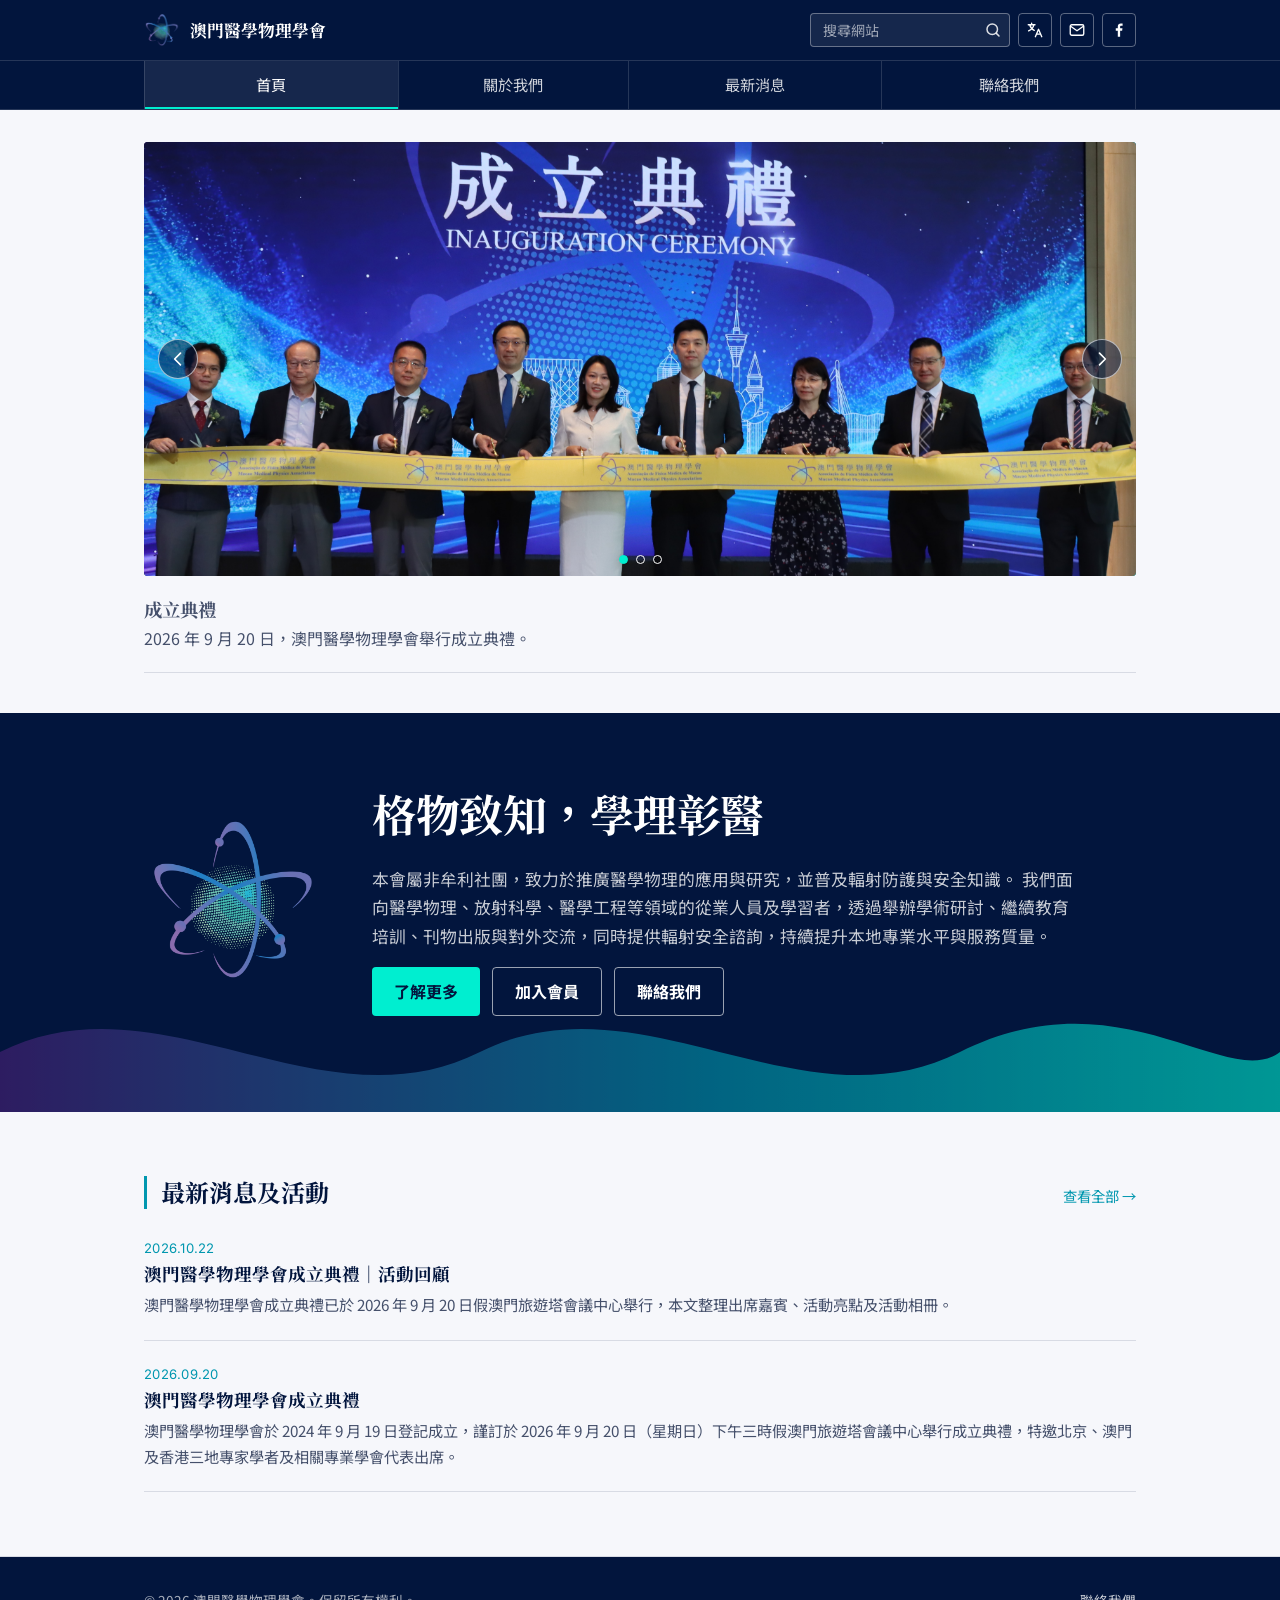
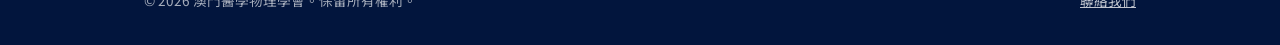
==== commit 73469d14: "build membership application, split news into registration and review" ====
--- a/index.html
+++ b/index.html
@@ -16,7 +16,7 @@
     <a href="index.html" class="logo">
       <img src="images/logo.png" alt="學會標誌" width="36" height="36">
       <span class="lang-zh">澳門醫學物理學會</span>
-      <span class="lang-en">Macau Medical Physics Association</span>
+      <span class="lang-en">Macao Medical Physics Association</span>
     </a>
     <div class="header-tools">
       <form class="site-search" id="site-search" role="search" autocomplete="off">
@@ -25,9 +25,8 @@
         <ul class="search-results" id="search-results" hidden></ul>
       </form>
       <button type="button" id="lang-toggle" class="icon-btn" aria-label="Switch to English" title="中文 / English"><svg viewBox="0 0 24 24" fill="none" stroke="currentColor" stroke-width="1.8" stroke-linecap="round" stroke-linejoin="round" aria-hidden="true"><path d="M3 5h9M7.5 3v2M5 5c.8 3.4 3 6 6 7.5M10.5 5c-.6 3.2-3 6.4-7 8.2"/><path d="M12.5 21l4.2-10 4.3 10M14 17.5h5.4"/></svg></button>
-      <a class="icon-btn" href="mailto:inquiry.mmpa@gmail.com" aria-label="Email" title="Email"><svg viewBox="0 0 24 24" fill="none" stroke="currentColor" stroke-width="1.8" stroke-linecap="round" stroke-linejoin="round" aria-hidden="true"><rect x="3" y="5" width="18" height="14" rx="2"/><path d="M3.5 7l8.5 6 8.5-6"/></svg></a>
-      <!-- TODO: 把 href="#" 換成學會的 Facebook 專頁網址 -->
-      <a class="icon-btn" href="#" target="_blank" rel="noopener" aria-label="Facebook" title="Facebook"><svg viewBox="0 0 24 24" fill="currentColor" aria-hidden="true"><path d="M13.5 21v-8h2.7l.4-3.2h-3.1V7.8c0-.9.3-1.5 1.6-1.5h1.7V3.4c-.3 0-1.3-.1-2.4-.1-2.4 0-4 1.5-4 4.1v2.4H7.7V13h2.7v8h3.1z"/></svg></a>
+      <a class="icon-btn" href="mailto:medicalphysics.macau@gmail.com" aria-label="Email" title="Email"><svg viewBox="0 0 24 24" fill="none" stroke="currentColor" stroke-width="1.8" stroke-linecap="round" stroke-linejoin="round" aria-hidden="true"><rect x="3" y="5" width="18" height="14" rx="2"/><path d="M3.5 7l8.5 6 8.5-6"/></svg></a>
+      <a class="icon-btn" href="https://www.facebook.com/profile.php?id=61595477795837" target="_blank" rel="noopener" aria-label="Facebook" title="Facebook"><svg viewBox="0 0 24 24" fill="currentColor" aria-hidden="true"><path d="M13.5 21v-8h2.7l.4-3.2h-3.1V7.8c0-.9.3-1.5 1.6-1.5h1.7V3.4c-.3 0-1.3-.1-2.4-.1-2.4 0-4 1.5-4 4.1v2.4H7.7V13h2.7v8h3.1z"/></svg></a>
     </div>
     <button type="button" id="nav-toggle" class="nav-toggle" aria-label="Open menu" aria-expanded="false" aria-controls="main-nav">☰</button>
   </div>
@@ -38,8 +37,8 @@
         <a href="about.html"><span class="lang-zh">關於我們</span><span class="lang-en">About</span></a>
         <div class="subnav">
           <a href="about.html#intro"><span class="lang-zh">本會簡介</span><span class="lang-en">About the Association</span></a>
-          <a href="about.html#constitution"><span class="lang-zh">章程</span><span class="lang-en">Constitution</span></a>
-          <a href="about.html#structure"><span class="lang-zh">行政架構</span><span class="lang-en">Organization</span></a>
+          <a href="about.html#structure"><span class="lang-zh">組織架構</span><span class="lang-en">Structure</span></a>
+          <a href="about.html#join"><span class="lang-zh">入會申請</span><span class="lang-en">Membership</span></a>
         </div>
       </div>
       <a href="news.html"><span class="lang-zh">最新消息</span><span class="lang-en">News</span></a>
@@ -80,17 +79,17 @@
           </p>
         </div>
         <div class="cap">
-          <p class="cap-title"><span class="lang-zh">專題講座</span><span class="lang-en">Lectures</span></p>
+          <p class="cap-title"><span class="lang-zh">專業介紹及升學講座</span><span class="lang-en">Professional Introduction and Higher Education Seminar</span></p>
           <p>
-            <span class="lang-zh">定期舉辦專題講座與臨床技能工作坊，促進專業交流與持續進修。</span>
-            <span class="lang-en">Regular thematic lectures and clinical skills workshops for professional exchange and continuing education.</span>
+            <span class="lang-zh">面向中學生舉辦升學講座，吸引更多對數學、物理、醫學有興趣的學生投身醫學物理相關領域。</span>
+            <span class="lang-en">Deliver higher education talks at secondary schools, to encourage students passionate about mathematics, physics, and medicine to enter the field of medical physics.</span>
           </p>
         </div>
         <div class="cap">
           <p class="cap-title"><span class="lang-zh">學術座談</span><span class="lang-en">Academic forums</span></p>
           <p>
-            <span class="lang-zh">舉辦「澳門放射治療及醫學物理論壇」，推動本地及跨地區的學術研討與交流。</span>
-            <span class="lang-en">The Macau Radiotherapy and Medical Physics Forum fosters academic discussion and exchange, locally and across regions.</span>
+            <span class="lang-zh">舉辦學術座談，推動本地及跨地區的學術研討與交流。</span>
+            <span class="lang-en">Hold academic forums that foster academic discussion and exchange, locally and across regions.</span>
           </p>
         </div>
       </div>
@@ -120,13 +119,14 @@
         <p>
           <span class="lang-zh">本會屬非牟利社團，致力於推廣醫學物理的應用與研究，並普及輻射防護與安全知識。
             我們面向醫學物理、放射科學、醫學工程等領域的從業人員及學習者，透過舉辦學術研討、繼續教育培訓、刊物出版與對外交流，同時提供輻射安全諮詢，持續提升本地專業水平與服務質量。</span>
-          <span class="lang-en">The Macau Medical Physics Association is a non-profit organization that advances research and application in medical physics while furthering public and professional understanding of radiation safety.
+          <span class="lang-en">The Macao Medical Physics Association is a non-profit organization that advances research and application in medical physics while furthering public and professional understanding of radiation safety.
             We serve clinicians, engineers, researchers, and trainees across medical physics, radiology, and allied health fields.
             Through academic symposia, continuing education, professional publications, cross-border collaborations, and radiation safety consulting, the Association supports high standards of practice throughout Macao.</span>
         </p>
         <div class="cta-row">
           <a class="cta" href="about.html"><span class="lang-zh">了解更多</span><span class="lang-en">Learn more</span></a>
-          <a class="cta cta-outline" href="contact.html?topic=join"><span class="lang-zh">加入會員</span><span class="lang-en">Join us</span></a>
+          <a class="cta cta-outline" href="about.html#join"><span class="lang-zh">加入會員</span><span class="lang-en">Join us</span></a>
+          <a class="cta cta-outline" href="contact.html"><span class="lang-zh">聯絡我們</span><span class="lang-en">Contact us</span></a>
         </div>
       </div>
     </div>
@@ -148,7 +148,7 @@
 
 <footer class="site-footer">
   <div class="wrap">
-    <span><span class="lang-zh">© 2026 澳門醫學物理學會。保留所有權利。</span><span class="lang-en">© 2026 Macau Medical Physics Association. All rights reserved.</span></span>
+    <span><span class="lang-zh">© 2026 澳門醫學物理學會。保留所有權利。</span><span class="lang-en">© 2026 Macao Medical Physics Association. All rights reserved.</span></span>
     <span><a href="contact.html"><span class="lang-zh">聯絡我們</span><span class="lang-en">Contact</span></a></span>
   </div>
 </footer>
--- a/style.css
+++ b/style.css
@@ -823,6 +823,7 @@
   font-weight: 600;
 }
 .field input,
+.field select, 
 .field textarea {
   width: 100%;
   border: 1px solid var(--line);
@@ -833,6 +834,7 @@
 }
 .field textarea { resize: vertical; min-height: 150px; }
 .field input:focus,
+.field select:focus,
 .field textarea:focus {
   outline: 2px solid var(--teal);
   outline-offset: 1px;
@@ -851,6 +853,8 @@
 .submit-btn:hover { background: var(--purple); }
 
 .form-note { color: #6b7490; font-size: 0.85rem; margin: 12px 0 0; }
+.form-note--ok { color: #1b6b4a; font-weight: 600; }
+.form-note--err { color: #b3261e; }
 
 .info-block { border-left: 3px solid var(--mint); padding-left: 16px; }
 .info-block h3 { font-size: 1rem; margin-bottom: 4px; }
@@ -891,3 +895,133 @@
 .carousel-btn:focus-visible {
   outline-color: var(--mint);
 }
+
+/* 入會申請 / Membership application ------------------------------------ */
+.join-lead { margin-bottom: 28px; max-width: 46em; }
+
+.join-types {
+  display: grid;
+  grid-template-columns: repeat(auto-fit, minmax(240px, 1fr));
+  gap: 16px;
+  margin-bottom: 16px;
+}
+.join-type {
+  background: #fff;
+  border: 1px solid var(--line);
+  border-top: 3px solid var(--teal);
+  padding: 18px 20px 8px;
+}
+.join-type h4 { margin: 0 0 8px; font-size: 1.05rem; color: var(--navy); }
+.join-type p { font-size: 0.92rem; color: #45506b; margin-bottom: 0.5em; }
+.join-type ul { padding-left: 1.2em; margin: 0 0 0.8em; font-size: 0.92rem; color: #45506b; }
+.join-type li { margin-bottom: 0.3em; }
+
+.join-note {
+  color: #45506b;
+  font-size: 0.9rem;
+  border-left: 3px solid var(--mint);
+  padding-left: 14px;
+  margin-bottom: 8px;
+}
+
+.join-steps {
+  list-style: none;
+  padding: 0;
+  margin: 0 0 8px;
+  display: grid;
+  grid-template-columns: repeat(auto-fit, minmax(210px, 1fr));
+  gap: 16px;
+  counter-reset: step;
+}
+.join-steps li {
+  counter-increment: step;
+  position: relative;
+  padding: 2px 0 2px 46px;
+  font-size: 0.92rem;
+  color: #45506b;
+  margin: 0;
+}
+.join-steps li::before {
+  content: counter(step);
+  position: absolute;
+  left: 0;
+  top: 0;
+  width: 32px;
+  height: 32px;
+  display: grid;
+  place-items: center;
+  border-radius: 50%;
+  background: var(--navy);
+  color: #fff;
+  font-family: var(--font-body-en), var(--font-body-zh);
+  font-weight: 700;
+}
+.join-steps strong { display: block; color: var(--navy); margin-bottom: 2px; font-size: 1rem; }
+
+.join-form fieldset {
+  min-width: 0;
+  margin: 0 0 20px;
+  padding: 18px 22px 6px;
+  background: #fff;
+  border: 1px solid var(--line);
+  border-radius: var(--radius);
+}
+.join-form legend {
+  padding: 0 8px;
+  font-family: var(--font-head-zh), var(--font-head-en);
+  font-weight: 700;
+  color: var(--navy);
+}
+.form-row { display: grid; grid-template-columns: 1fr 1fr; gap: 0 20px; }
+@media (max-width: 640px) {
+  .form-row { grid-template-columns: 1fr; }
+  .join-form fieldset { padding: 16px 16px 4px; }
+}
+/* 必填欄位在標籤後加紅色星號 */
+.join-form .field:has([required]) > label::after { content: " *"; color: #b3261e; }
+.join-form select { font: inherit; }
+
+.choice { display: flex; gap: 10px; align-items: flex-start; margin: 0 0 12px; cursor: pointer; }
+.choice input { width: auto; margin-top: 0.45em; flex-shrink: 0; accent-color: var(--teal); }
+
+.join-hint {
+  margin: 8px 0 0;
+  padding: 8px 12px;
+  font-size: 0.88rem;
+  color: var(--purple);
+  background: rgba(75, 34, 122, 0.06);
+  border-radius: var(--radius);
+}
+
+.join-result {
+  margin-top: 28px;
+  padding: 22px 24px;
+  background: #fff;
+  border: 1px solid var(--line);
+  border-left: 4px solid var(--mint);
+  scroll-margin-top: 130px;
+}
+.join-result:focus { outline: none; }
+.join-result h3 { margin-bottom: 8px; }
+.join-result textarea {
+  width: 100%;
+  min-height: 200px;
+  margin: 8px 0 16px;
+  padding: 12px;
+  border: 1px solid var(--line);
+  border-radius: var(--radius);
+  background: var(--paper);
+  font: 0.85rem/1.7 ui-monospace, "SFMono-Regular", Menlo, Consolas, "Noto Sans TC", monospace;
+  color: var(--ink);
+  resize: vertical;
+}
+.join-actions { display: flex; flex-wrap: wrap; gap: 12px; align-items: center; }
+button.btn { border: none; cursor: pointer; font-family: inherit; }
+.btn-outline { background: transparent; color: var(--navy); border: 1px solid var(--navy); padding: 10px 22px; }
+button.btn-outline { border: 1px solid var(--navy); }
+.btn-outline:hover { background: var(--navy); color: #fff; }
+.join-copied { color: var(--teal); font-weight: 600; font-size: 0.9rem; }
+
+/* 機器人陷阱欄位：移出畫面（不用 display:none，部分機器人會略過隱藏欄位）*/
+.hp { position: absolute; left: -9999px; width: 1px; height: 1px; overflow: hidden; }
+.join-form input[type="file"] { padding: 8px; background: #fff; }
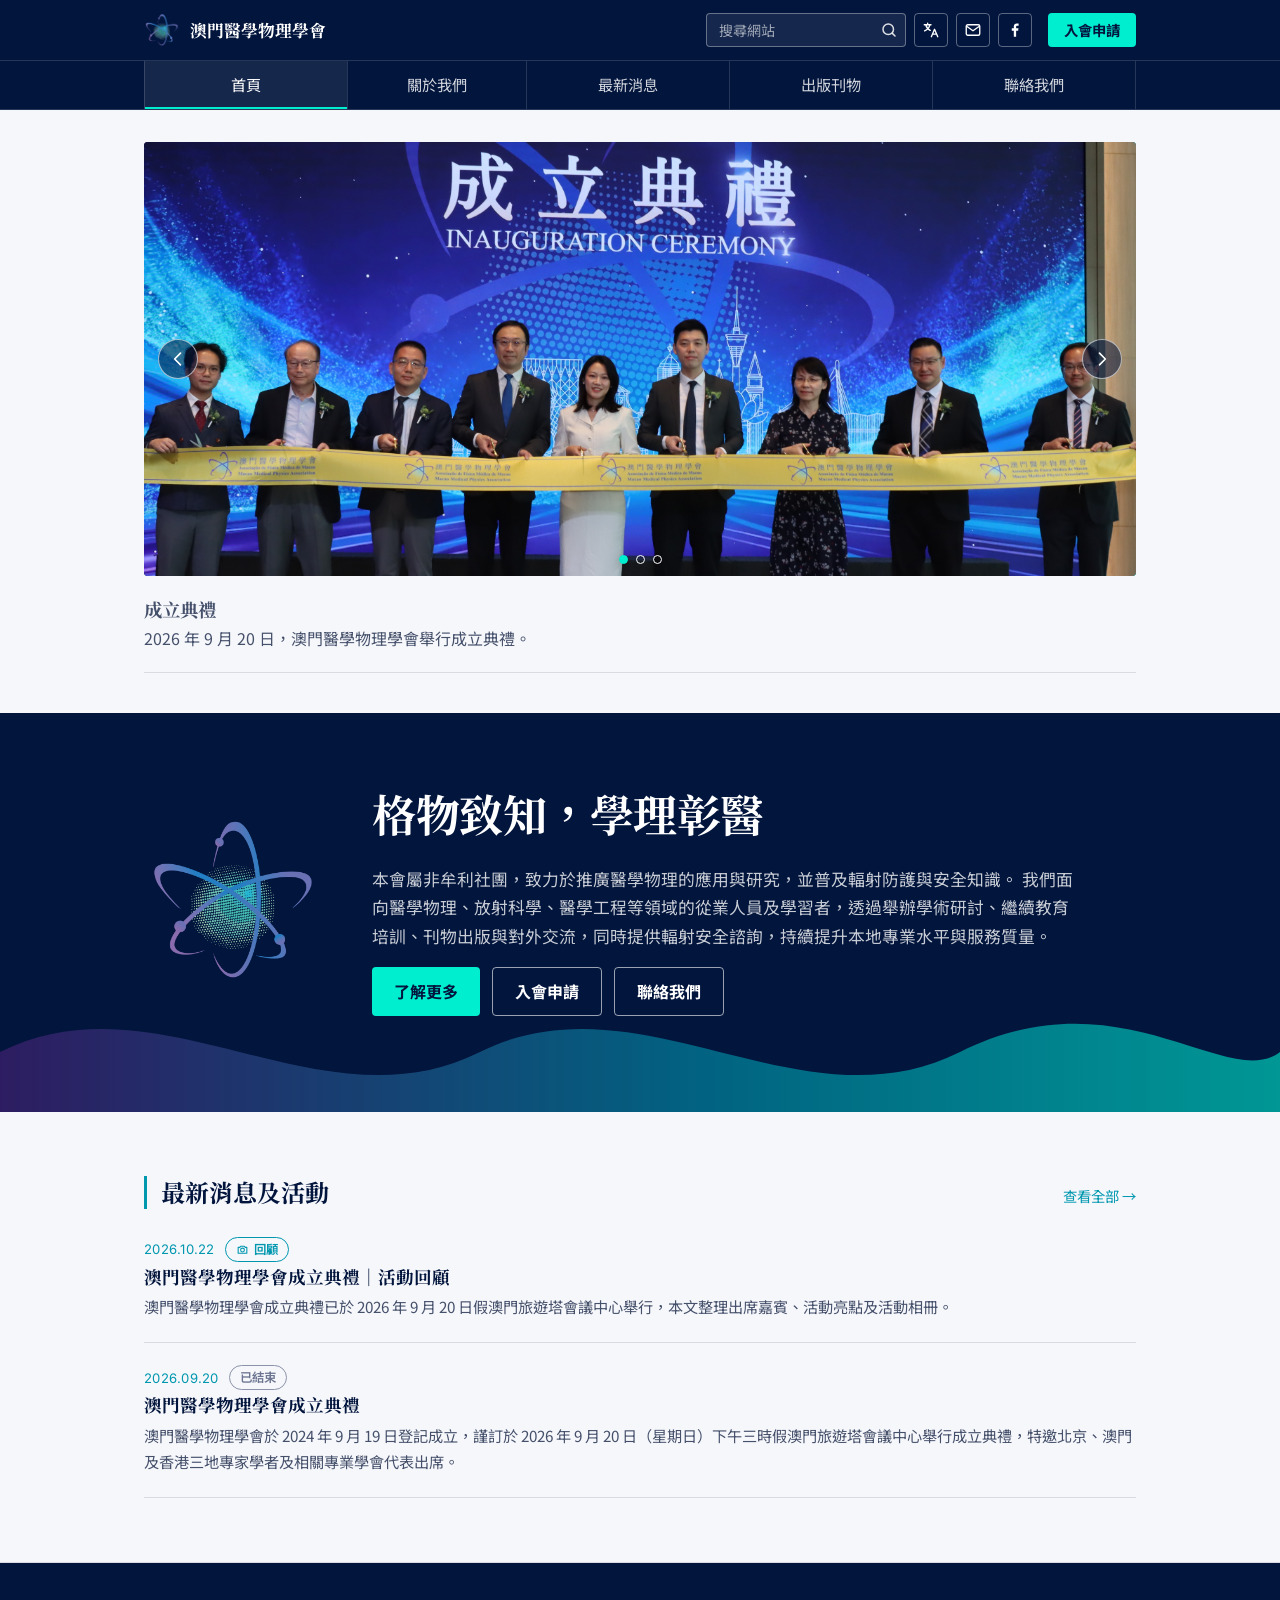
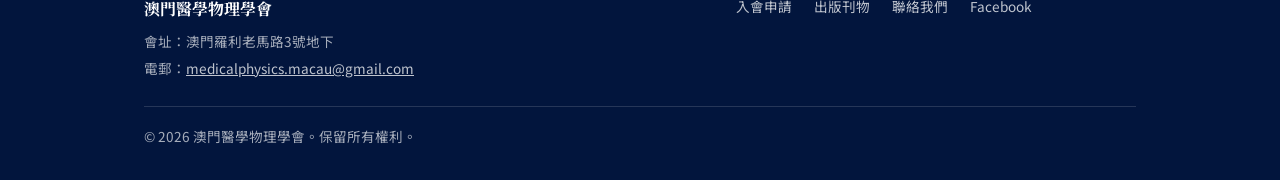
==== commit 6eb6b2fc: "add publications page, modified join page" ====
--- a/index.html
+++ b/index.html
@@ -28,6 +28,7 @@
       <a class="icon-btn" href="mailto:medicalphysics.macau@gmail.com" aria-label="Email" title="Email"><svg viewBox="0 0 24 24" fill="none" stroke="currentColor" stroke-width="1.8" stroke-linecap="round" stroke-linejoin="round" aria-hidden="true"><rect x="3" y="5" width="18" height="14" rx="2"/><path d="M3.5 7l8.5 6 8.5-6"/></svg></a>
       <a class="icon-btn" href="https://www.facebook.com/profile.php?id=61595477795837" target="_blank" rel="noopener" aria-label="Facebook" title="Facebook"><svg viewBox="0 0 24 24" fill="currentColor" aria-hidden="true"><path d="M13.5 21v-8h2.7l.4-3.2h-3.1V7.8c0-.9.3-1.5 1.6-1.5h1.7V3.4c-.3 0-1.3-.1-2.4-.1-2.4 0-4 1.5-4 4.1v2.4H7.7V13h2.7v8h3.1z"/></svg></a>
     </div>
+    <a class="join-btn" href="join.html"><span class="lang-zh">入會申請</span><span class="lang-en">Join us</span></a>
     <button type="button" id="nav-toggle" class="nav-toggle" aria-label="Open menu" aria-expanded="false" aria-controls="main-nav">☰</button>
   </div>
   <nav class="main-nav" id="main-nav" aria-label="Main">
@@ -36,12 +37,13 @@
       <div class="nav-item">
         <a href="about.html"><span class="lang-zh">關於我們</span><span class="lang-en">About</span></a>
         <div class="subnav">
-          <a href="about.html#intro"><span class="lang-zh">本會簡介</span><span class="lang-en">About the Association</span></a>
+          <a href="about.html#intro"><span class="lang-zh">本會簡介</span><span class="lang-en">About us</span></a>
           <a href="about.html#structure"><span class="lang-zh">組織架構</span><span class="lang-en">Structure</span></a>
-          <a href="about.html#join"><span class="lang-zh">入會申請</span><span class="lang-en">Membership</span></a>
+          <a href="join.html"><span class="lang-zh">入會申請</span><span class="lang-en">Membership</span></a>
         </div>
       </div>
       <a href="news.html"><span class="lang-zh">最新消息</span><span class="lang-en">News</span></a>
+      <a href="publications.html"><span class="lang-zh">出版刊物</span><span class="lang-en">Publications</span></a>
       <a href="contact.html"><span class="lang-zh">聯絡我們</span><span class="lang-en">Contact</span></a>
     </div>
   </nav>
@@ -82,14 +84,14 @@
           <p class="cap-title"><span class="lang-zh">專業介紹及升學講座</span><span class="lang-en">Professional Introduction and Higher Education Seminar</span></p>
           <p>
             <span class="lang-zh">面向中學生舉辦升學講座，吸引更多對數學、物理、醫學有興趣的學生投身醫學物理相關領域。</span>
-            <span class="lang-en">Deliver higher education talks at secondary schools, to encourage students passionate about mathematics, physics, and medicine to enter the field of medical physics.</span>
+            <span class="lang-en">Deliver talks at secondary schools, to encourage students passionate about mathematics, physics, and medicine to enter the field of medical physics.</span>
           </p>
         </div>
         <div class="cap">
           <p class="cap-title"><span class="lang-zh">學術座談</span><span class="lang-en">Academic forums</span></p>
           <p>
             <span class="lang-zh">舉辦學術座談，推動本地及跨地區的學術研討與交流。</span>
-            <span class="lang-en">Hold academic forums that foster academic discussion and exchange, locally and across regions.</span>
+            <span class="lang-en">Hold academic forums that foster local and cross-regional academic discussion and exchange.</span>
           </p>
         </div>
       </div>
@@ -120,12 +122,12 @@
           <span class="lang-zh">本會屬非牟利社團，致力於推廣醫學物理的應用與研究，並普及輻射防護與安全知識。
             我們面向醫學物理、放射科學、醫學工程等領域的從業人員及學習者，透過舉辦學術研討、繼續教育培訓、刊物出版與對外交流，同時提供輻射安全諮詢，持續提升本地專業水平與服務質量。</span>
           <span class="lang-en">The Macao Medical Physics Association is a non-profit organization that advances research and application in medical physics while furthering public and professional understanding of radiation safety.
-            We serve clinicians, engineers, researchers, and trainees across medical physics, radiology, and allied health fields.
-            Through academic symposia, continuing education, professional publications, cross-border collaborations, and radiation safety consulting, the Association supports high standards of practice throughout Macao.</span>
+            We work with clinicians, engineers, researchers, and trainees across medical physics, radiology, and allied fields.
+            Through academic symposia, continuous education, professional publications, cross-border collaborations, and radiation safety consulting, our Association supports high standards of practice throughout Macao.</span>
         </p>
         <div class="cta-row">
           <a class="cta" href="about.html"><span class="lang-zh">了解更多</span><span class="lang-en">Learn more</span></a>
-          <a class="cta cta-outline" href="about.html#join"><span class="lang-zh">加入會員</span><span class="lang-en">Join us</span></a>
+          <a class="cta cta-outline" href="join.html"><span class="lang-zh">入會申請</span><span class="lang-en">Join us</span></a>
           <a class="cta cta-outline" href="contact.html"><span class="lang-zh">聯絡我們</span><span class="lang-en">Contact us</span></a>
         </div>
       </div>
@@ -148,8 +150,23 @@
 
 <footer class="site-footer">
   <div class="wrap">
-    <span><span class="lang-zh">© 2026 澳門醫學物理學會。保留所有權利。</span><span class="lang-en">© 2026 Macao Medical Physics Association. All rights reserved.</span></span>
-    <span><a href="contact.html"><span class="lang-zh">聯絡我們</span><span class="lang-en">Contact</span></a></span>
+    <div class="footer-main">
+      <div class="footer-about">
+        <p class="footer-name"><span class="lang-zh">澳門醫學物理學會</span><span class="lang-en">Macao Medical Physics Association</span></p>
+        <!-- 會址在 script.js 最上方的 SITE.address 統一設定（目前為虛擬地址） -->
+        <p class="footer-line"><span class="lang-zh">會址：</span><span class="lang-en">Address: </span><span data-site="address"></span></p>
+        <p class="footer-line"><span class="lang-zh">電郵：</span><span class="lang-en">Email: </span><a href="mailto:medicalphysics.macau@gmail.com">medicalphysics.macau@gmail.com</a></p>
+      </div>
+      <nav class="footer-links" aria-label="Footer">
+        <a href="join.html"><span class="lang-zh">入會申請</span><span class="lang-en">Membership</span></a>
+        <a href="publications.html"><span class="lang-zh">出版刊物</span><span class="lang-en">Publications</span></a>
+        <a href="contact.html"><span class="lang-zh">聯絡我們</span><span class="lang-en">Contact</span></a>
+        <a href="https://www.facebook.com/profile.php?id=61595477795837" target="_blank" rel="noopener">Facebook</a>
+      </nav>
+    </div>
+    <div class="footer-copy">
+      <span><span class="lang-zh">© 2026 澳門醫學物理學會。保留所有權利。</span><span class="lang-en">© 2026 Macao Medical Physics Association. All rights reserved.</span></span>
+    </div>
   </div>
 </footer>
 
--- a/style.css
+++ b/style.css
@@ -254,6 +254,25 @@
 .subnav a:hover,
 .subnav a:focus-visible { background: rgba(255,255,255,0.08); color: var(--mint); }
 
+/* 入會申請按鈕：薄荷綠實心，永遠可見 */
+.join-btn {
+  display: inline-flex;
+  align-items: center;
+  justify-content: center;
+  height: 34px;
+  padding: 0 16px;
+  background: var(--mint);
+  color: var(--navy);
+  border-radius: var(--radius);
+  font-weight: 700;
+  font-size: 0.9rem;
+  line-height: 1;
+  text-decoration: none;
+  white-space: nowrap;
+}
+.join-btn:hover { background: #fff; color: var(--navy); }
+.site-header a.join-btn:focus-visible { outline-color: #fff; }
+
 .nav-toggle {
   display: none;
   background: transparent;
@@ -266,6 +285,7 @@
 @media (max-width: 760px) {
   .header-inner { flex-wrap: wrap; }
   .logo { flex: 1; margin-right: 0; min-width: 0; font-size: 0.98rem; }
+  .join-btn { order: 1; padding: 0 12px; font-size: 0.85rem; }
   .nav-toggle { display: block; order: 2; }
   .header-tools { order: 3; width: 100%; }
   .site-search { flex: 1; }
@@ -635,6 +655,19 @@
 .review-tag svg { width: 13px; height: 13px; }
 .review-tag:hover { background: var(--teal); color: #fff; }
 
+/* 「已結束」標籤：活動預告／報名消息在活動日期之後自動出現 */
+.ended-tag {
+  display: inline-flex;
+  align-items: center;
+  padding: 4px 10px;
+  border: 1px solid #8a93a8;
+  border-radius: 999px;
+  color: #6b7490;
+  font-size: 0.78rem;
+  font-weight: 600;
+  line-height: 1.2;
+}
+
 .news-thumb {
   align-self: start;
   border: 1px solid var(--line);
@@ -793,9 +826,10 @@
 .contact-brand { display: flex; align-items: center; gap: 14px; margin-bottom: 28px; }
 .contact-logo {
   width: 400px;
+  max-width: 100%;
   height: 130px;
   padding: 8px;
-  flex-shrink: 0;
+  flex-shrink: 1;
   border-radius: var(--radius);
 }
 .contact-logo img { width: 100%; height: 100%; object-fit: contain; }
@@ -867,13 +901,30 @@
   padding: 32px 0;
   font-size: 0.85rem;
 }
-.site-footer .wrap {
-  display: flex;
-  justify-content: space-between;
-  flex-wrap: wrap;
-  gap: 12px;
-}
 .site-footer a { color: rgba(255,255,255,0.75); }
+.site-footer a:hover { color: var(--mint); }
+.footer-main {
+  display: grid;
+  grid-template-columns: 1.4fr 1fr;
+  gap: 32px;
+  padding-bottom: 22px;
+  margin-bottom: 18px;
+  border-bottom: 1px solid var(--line-dark);
+}
+.footer-name {
+  font-family: var(--font-head-zh), var(--font-head-en);
+  font-weight: 700;
+  font-size: 1rem;
+  color: #fff;
+  margin: 0 0 8px;
+}
+.footer-line { margin: 0 0 4px; }
+.footer-links { display: flex; flex-wrap: wrap; gap: 8px 22px; align-content: flex-start; }
+.footer-links a { text-decoration: none; }
+.footer-copy { display: flex; justify-content: space-between; flex-wrap: wrap; gap: 12px; }
+@media (max-width: 640px) {
+  .footer-main { grid-template-columns: 1fr; gap: 20px; }
+}
 
 /* 減少動態效果偏好 / Reduced motion -------------------------------------- */
 @media (prefers-reduced-motion: reduce) {
@@ -1025,3 +1076,217 @@
 /* 機器人陷阱欄位：移出畫面（不用 display:none，部分機器人會略過隱藏欄位）*/
 .hp { position: absolute; left: -9999px; width: 1px; height: 1px; overflow: hidden; }
 .join-form input[type="file"] { padding: 8px; background: #fff; }
+
+/* 入會申請頁：章程、申請方式、申請表下載 ---------------------------------- */
+#join-downloads,
+#join-form-section { scroll-margin-top: 130px; }
+
+.doc-link { margin: 0 0 8px; }
+.doc-bar {
+  display: flex;
+  flex-wrap: wrap;
+  align-items: center;
+  justify-content: space-between;
+  gap: 12px 20px;
+  background: #fff;
+  border: 1px solid var(--line);
+  border-left: 4px solid var(--teal);
+  padding: 14px 20px;
+  margin: 16px 0 8px;
+}
+.doc-bar p { margin: 0; color: #45506b; font-size: 0.92rem; }
+
+.join-methods {
+  display: grid;
+  grid-template-columns: repeat(auto-fit, minmax(250px, 1fr));
+  gap: 16px;
+  margin-bottom: 8px;
+}
+.join-method {
+  display: flex;
+  flex-direction: column;
+  align-items: flex-start;
+  background: #fff;
+  border: 1px solid var(--line);
+  border-top: 3px solid var(--mint);
+  padding: 18px 20px 20px;
+}
+.join-method h4 { margin: 0 0 8px; font-size: 1.05rem; color: var(--navy); }
+.join-method p { font-size: 0.92rem; color: #45506b; margin-bottom: 0.8em; }
+.join-method .btn { margin-top: auto; }
+.join-address {
+  padding: 8px 12px;
+  background: var(--paper);
+  border-left: 3px solid var(--teal);
+  color: var(--ink);
+  line-height: 1.6;
+}
+
+.download-grid {
+  display: grid;
+  grid-template-columns: repeat(auto-fit, minmax(240px, 1fr));
+  gap: 16px;
+  margin-bottom: 12px;
+}
+.download-card {
+  background: #fff;
+  border: 1px solid var(--line);
+  padding: 16px 20px;
+}
+.download-card h4 { margin: 0 0 10px; font-size: 1rem; color: var(--navy); }
+.download-links { display: flex; flex-wrap: wrap; gap: 10px; }
+.dl {
+  display: inline-block;
+  padding: 8px 18px;
+  border: 1px solid var(--navy);
+  border-radius: var(--radius);
+  color: var(--navy);
+  font-weight: 700;
+  font-size: 0.92rem;
+  text-decoration: none;
+}
+.dl:hover { background: var(--navy); color: #fff; }
+
+/* 入會申請頁：2026-11 改版新增 -------------------------------------------
+   只新增、不改動上面任何既有規則，其他頁（首頁、聯絡頁等）不受影響。
+   整段刪掉 → 版面退回舊樣式（join.html 新增的 class 會失去樣式）。 */
+#join-types,
+#join-documents,
+#join-fees,
+#join-other { scroll-margin-top: 130px; }
+
+.join-block { margin-top: 56px; }
+.join-block:first-child { margin-top: 0; }
+
+/* 頁內小標題（h4）：既有 .join-type / .join-method 內的 h4 有自己的樣式，這個給其餘 h4 用 */
+.join-h4 {
+  font-family: var(--font-head-zh), var(--font-head-en);
+  font-size: 1.05rem;
+  color: var(--navy);
+  margin: 32px 0 12px;
+}
+
+/* 會員卡：入會費 */
+.join-type .join-fee { margin: 0 0 4px; color: var(--navy); font-weight: 700; }
+.join-type .join-fee b { font-size: 1.2rem; color: var(--purple); }
+
+/* 申請前請準備 */
+.join-prep {
+  margin-top: 28px;
+  padding: 6px 20px 8px;
+  background: #fff;
+  border: 1px solid var(--line);
+  border-left: 4px solid var(--teal);
+}
+.join-prep .join-h4 { margin-top: 12px; }
+.join-prep ul { padding-left: 1.2em; margin: 0 0 0.8em; }
+.join-prep li { margin-bottom: 0.3em; }
+
+/* 內文連結：全站的青色 (#0197AF) 在白底只有約 3.5:1，達不到 4.5:1，
+   所以入會頁的文字連結改用紫色（約 11:1）。按鈕（.btn、.dl）不受影響。 */
+.join a:not(.btn):not(.dl) { color: var(--purple); text-underline-offset: 2px; }
+.join a:not(.btn):not(.dl):hover { color: var(--navy); }
+
+/* 表單 ----------------------------------------------------------------- */
+.join-form { --edge: #7a849b; }  /* 輸入框邊線：對白底約 3.7:1（--line 太淡，不到 3:1） */
+.join-form .field input,
+.join-form .field select,
+.join-form .field textarea { border-color: var(--edge); }
+.join-form ::placeholder { color: #6b7490; opacity: 1; }
+
+.form-note .req { color: #b3261e; font-weight: 700; }
+.field .form-note { margin-top: 6px; }
+
+/* 欄位組內的小標題（例如「學歷」「現職及工作經歷」） */
+.join-sub { margin: 4px 0 14px; font-weight: 700; color: var(--navy); }
+.field + .join-sub,
+.form-row + .join-sub { margin-top: 24px; padding-top: 16px; border-top: 1px solid var(--line); }
+
+/* 會員類別：橫排選項卡 */
+.choice-group { display: grid; grid-template-columns: repeat(auto-fit, minmax(150px, 1fr)); gap: 10px; margin-bottom: 12px; }
+.choice-group .choice {
+  margin: 0;
+  padding: 10px 14px;
+  background: #fff;
+  border: 1px solid var(--edge);
+  border-radius: var(--radius);
+}
+.choice-group .choice:has(input:checked) { border-color: var(--teal); box-shadow: inset 0 0 0 1px var(--teal); background: rgba(1, 151, 175, 0.06); }
+.choice-group .choice:has(input:focus-visible) { outline: 2px solid var(--teal); outline-offset: 2px; }
+
+/* 必填勾選項（聲明）也標星號 */
+.join-form .choice:has(> input[type="checkbox"][required]) > span::after { content: " *"; color: #b3261e; }
+
+/* 驗證提示：使用者操作過、且內容不符時才出現（:user-invalid），不影響 JS */
+.join-form .field input:user-invalid,
+.join-form .field select:user-invalid,
+.join-form .field textarea:user-invalid { border-color: #b3261e; }
+.join-form .field:has(:user-invalid)::after {
+  content: "請檢查此欄位";
+  display: block;
+  margin-top: 6px;
+  font-size: 0.85rem;
+  color: #b3261e;
+}
+html[data-lang="en"] .join-form .field:has(:user-invalid)::after { content: "Please check this field"; }
+
+/* 提交按鈕：全寬、有 focus / disabled 狀態（只作用在入會表單，聯絡表單的按鈕維持原樣） */
+.join-form .submit-btn { display: block; width: 100%; padding: 14px 22px; font-size: 1.05rem; }
+.join-form .submit-btn:focus-visible { outline: 3px solid var(--teal); outline-offset: 3px; }
+.join-form .submit-btn:disabled,
+.join-form .submit-btn:disabled:hover { background: #8a93a8; cursor: not-allowed; }
+
+/* 費用及會籍規定（可展開） */
+.join-details {
+  margin-top: 32px;
+  padding: 0 20px;
+  background: #fff;
+  border: 1px solid var(--line);
+  border-radius: var(--radius);
+}
+.join-details summary { padding: 14px 0; font-weight: 700; color: var(--navy); cursor: pointer; }
+.join-details summary:focus-visible { outline: 2px solid var(--teal); outline-offset: 2px; }
+.join-details[open] summary { border-bottom: 1px solid var(--line); margin-bottom: 10px; }
+.join-details ul { padding-left: 1.2em; margin: 0 0 12px; font-size: 0.92rem; color: #45506b; }
+.join-details li { margin-bottom: 0.5em; }
+
+/* 出版刊物 / Publications ------------------------------------------------ */
+.pub-lead { max-width: 46em; color: #45506b; margin-bottom: 28px; }
+.pub-grid {
+  display: grid;
+  grid-template-columns: repeat(auto-fill, minmax(200px, 1fr));
+  gap: 32px 24px;
+}
+@media (max-width: 560px) {
+  .pub-grid { grid-template-columns: repeat(2, minmax(0, 1fr)); gap: 24px 14px; }
+}
+.pub-card { display: block; text-decoration: none; color: var(--ink); }
+.pub-cover {
+  aspect-ratio: 210 / 297;
+  border: 1px solid var(--line);
+  border-radius: var(--radius);
+  box-shadow: 0 8px 22px rgba(2, 21, 61, 0.12);
+  transition: transform 0.2s ease, box-shadow 0.2s ease;
+}
+.pub-card:hover .pub-cover,
+.pub-card:focus-visible .pub-cover {
+  transform: translateY(-4px);
+  box-shadow: 0 14px 28px rgba(2, 21, 61, 0.18);
+}
+.pub-info { display: block; margin-top: 12px; }
+.pub-issue { display: block; font-weight: 700; color: var(--teal); font-size: 0.85rem; }
+.pub-title {
+  display: block;
+  margin: 2px 0;
+  font-family: var(--font-head-zh), var(--font-head-en);
+  font-weight: 700;
+  line-height: 1.4;
+  color: var(--navy);
+}
+.pub-card:hover .pub-title { color: var(--purple); }
+.pub-date { display: block; font-family: var(--font-body-en); font-size: 0.82rem; color: #6b7490; }
+.pub-pdf { display: inline-block; margin-top: 4px; font-size: 0.82rem; font-weight: 600; color: var(--teal); }
+@media (prefers-reduced-motion: reduce) {
+  .pub-cover { transition: none; }
+  .pub-card:hover .pub-cover { transform: none; }
+}
